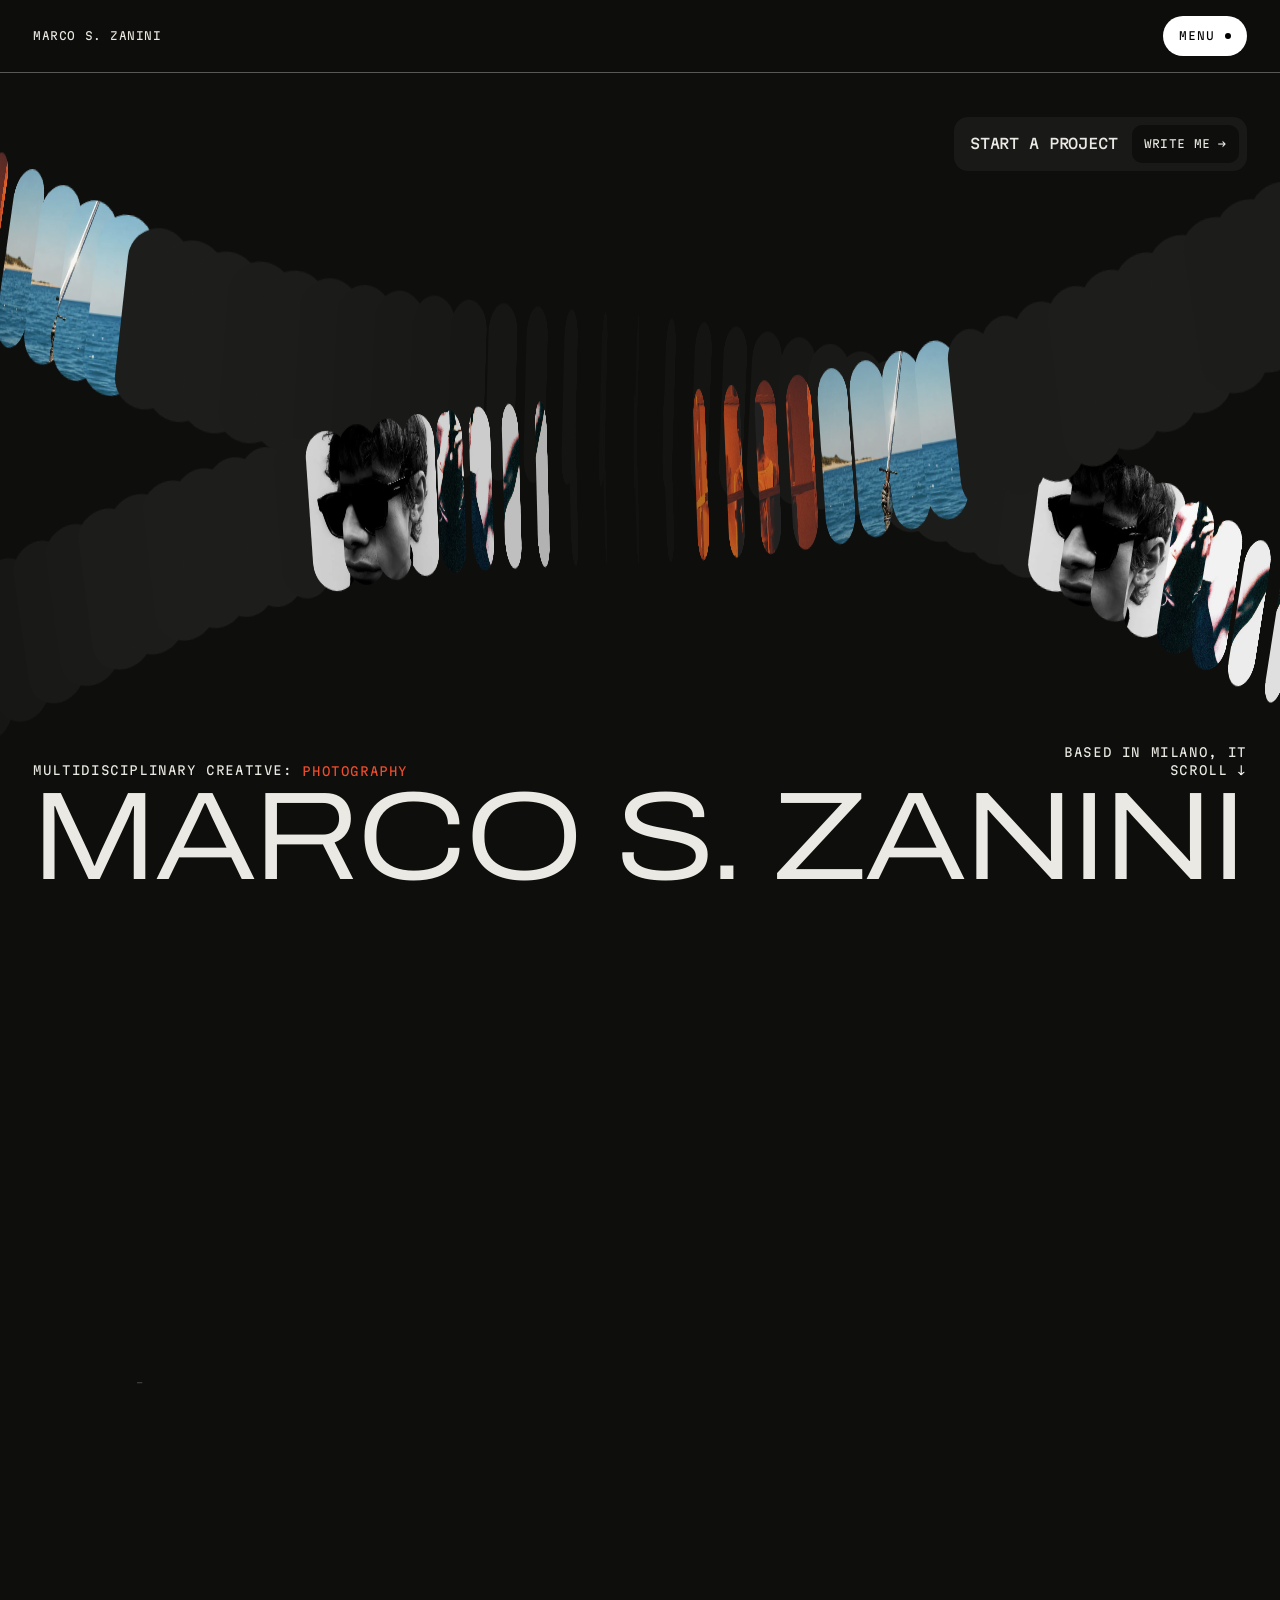
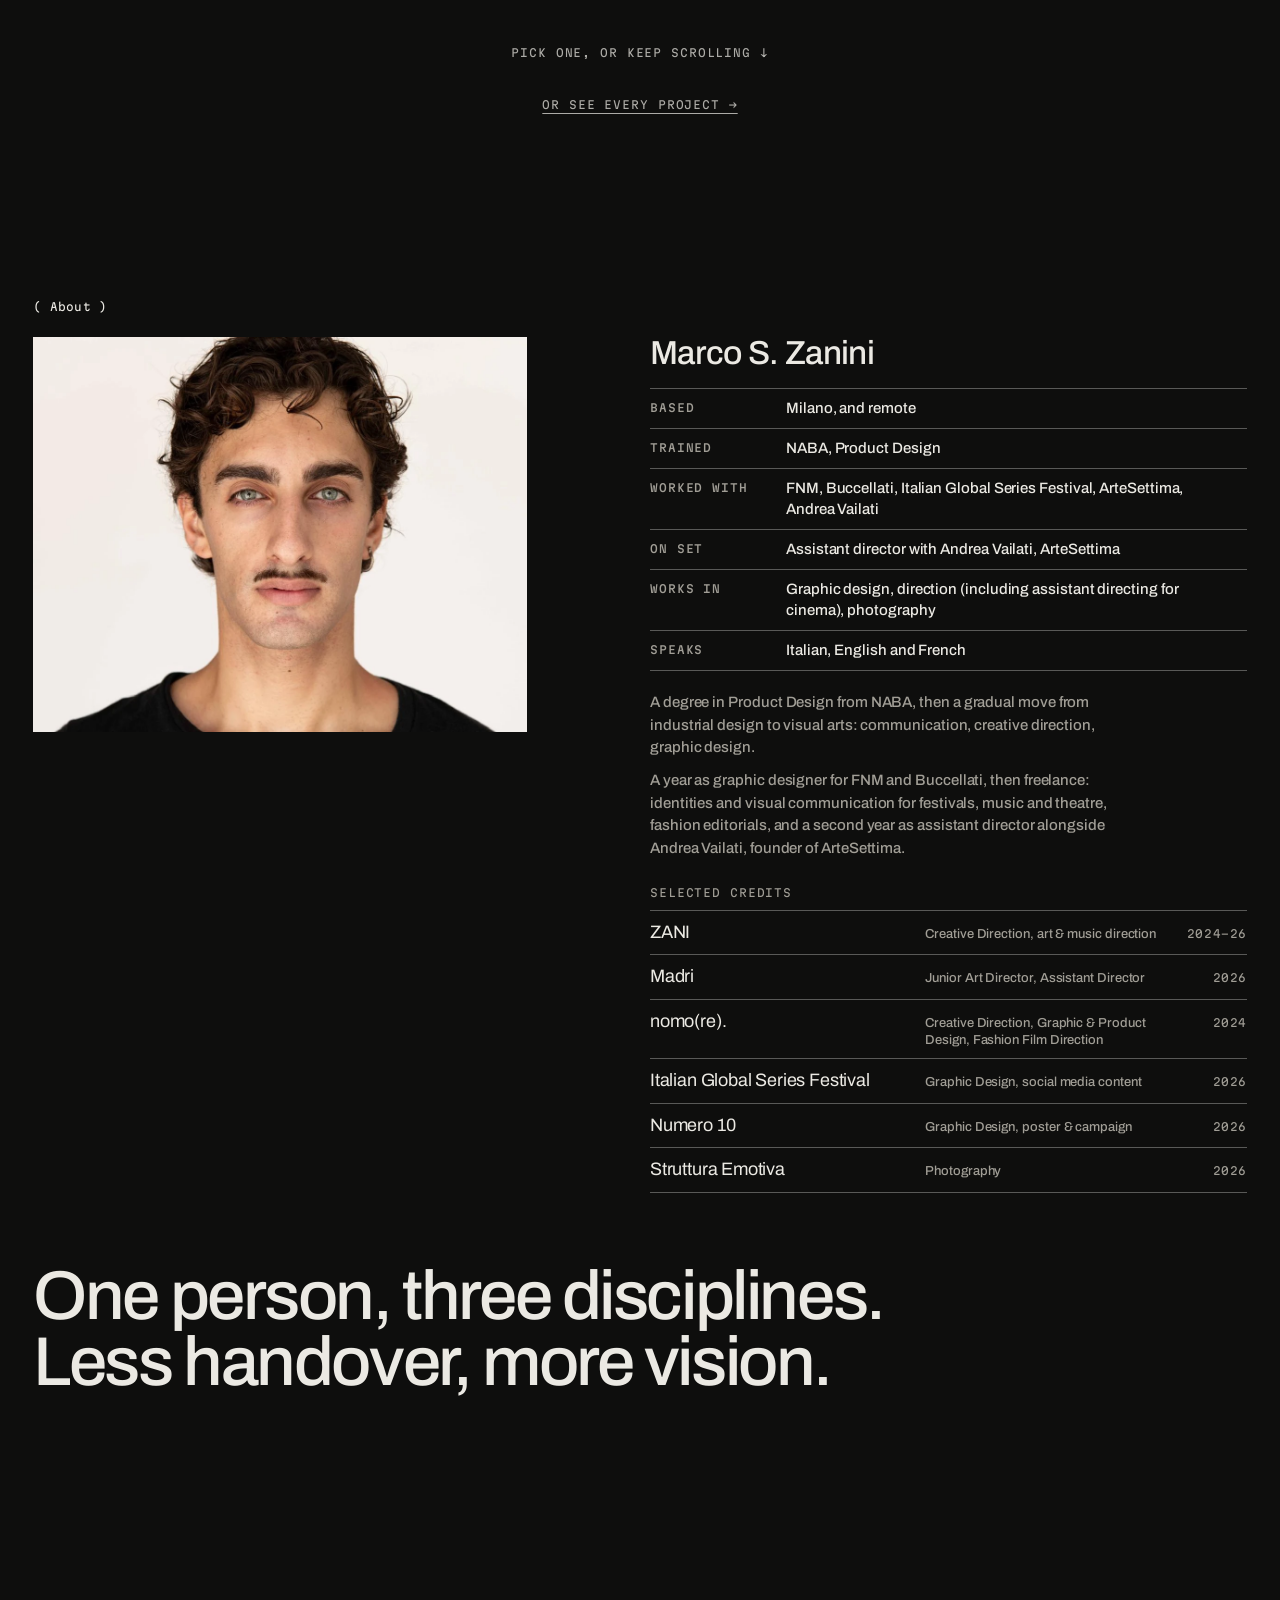
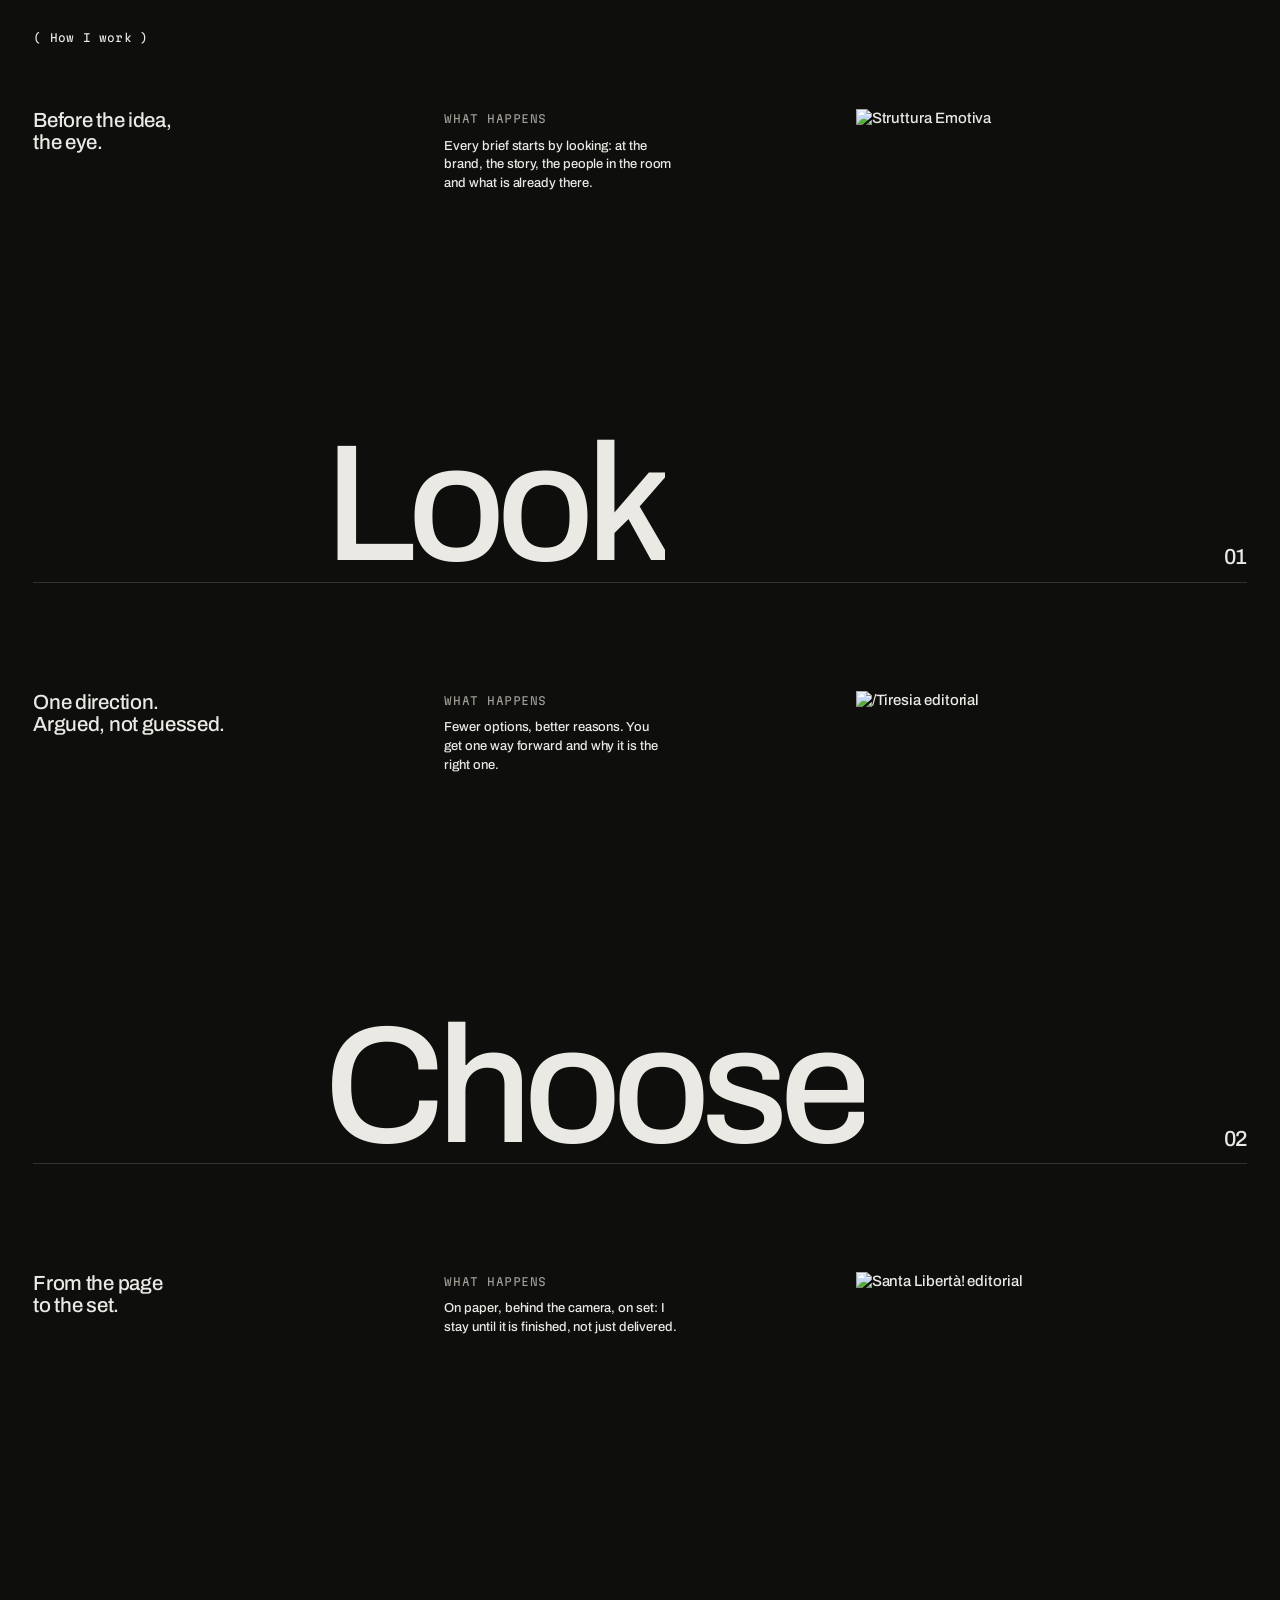
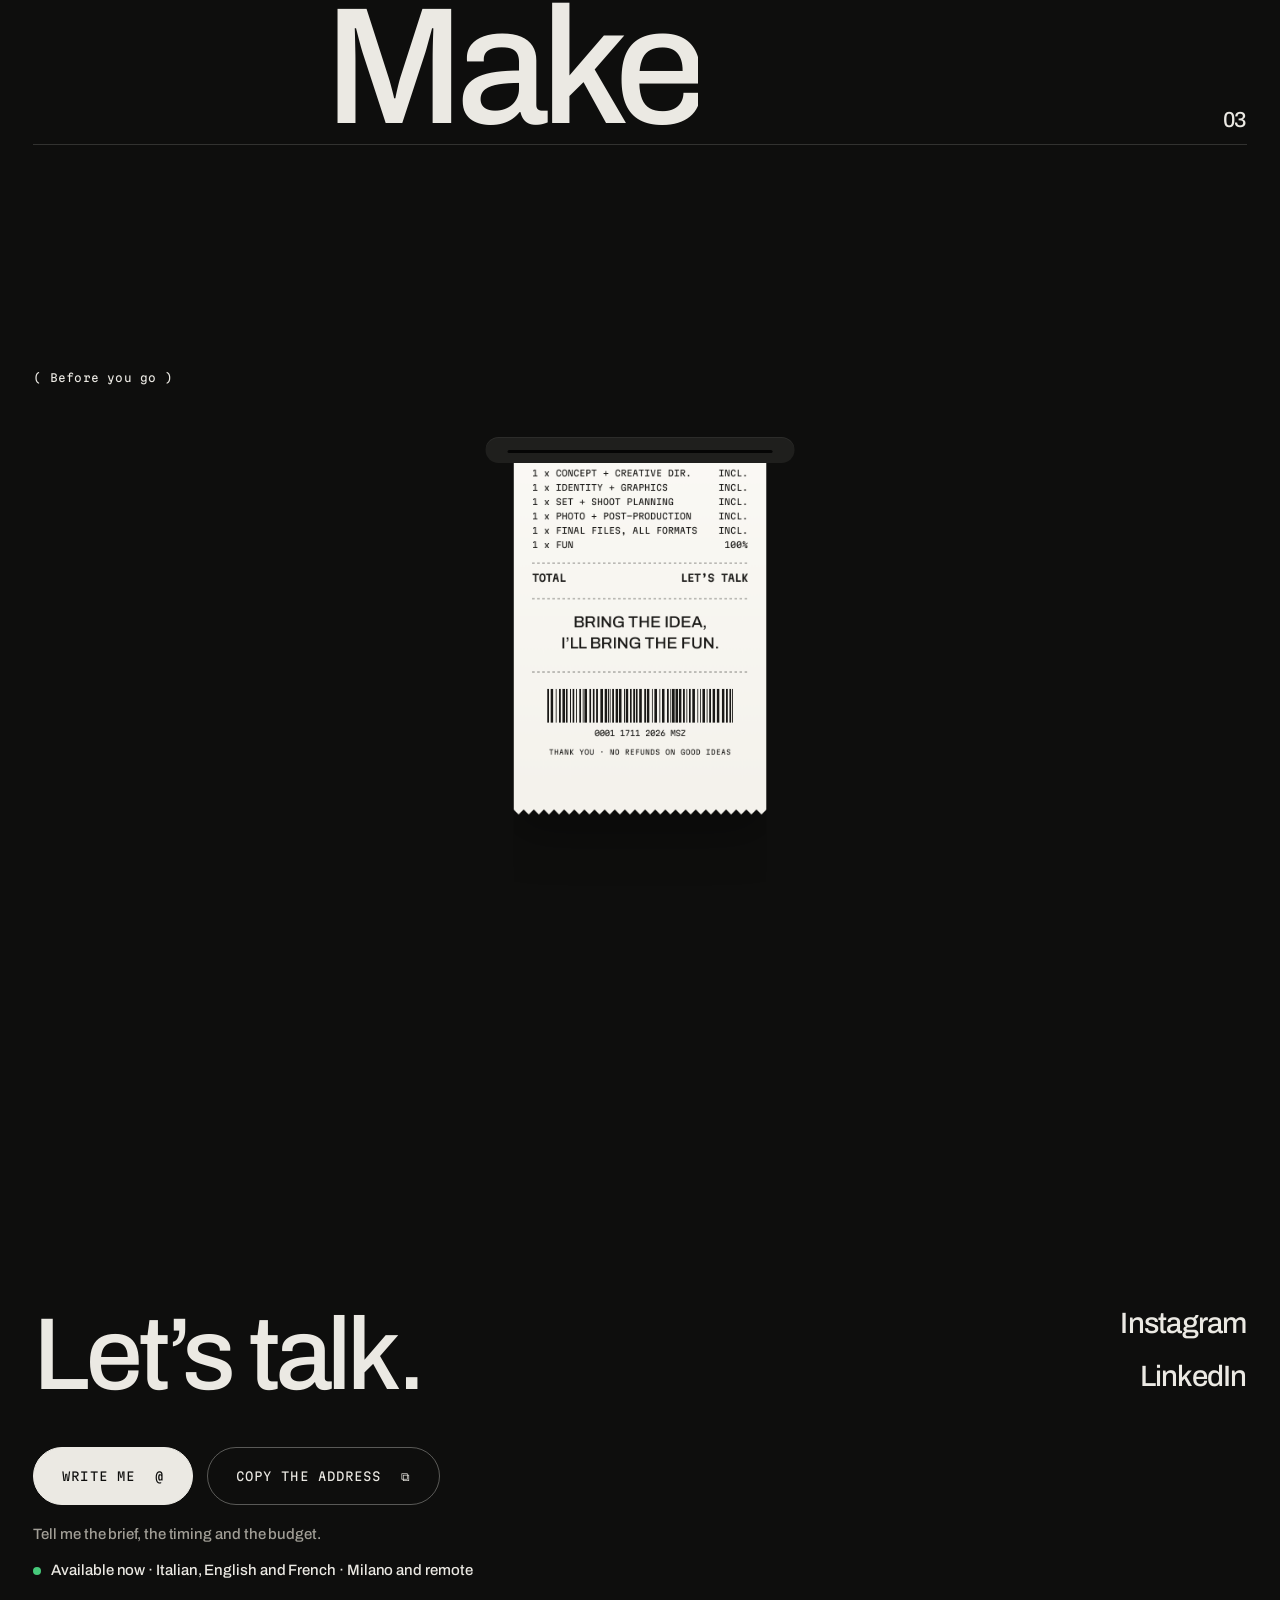
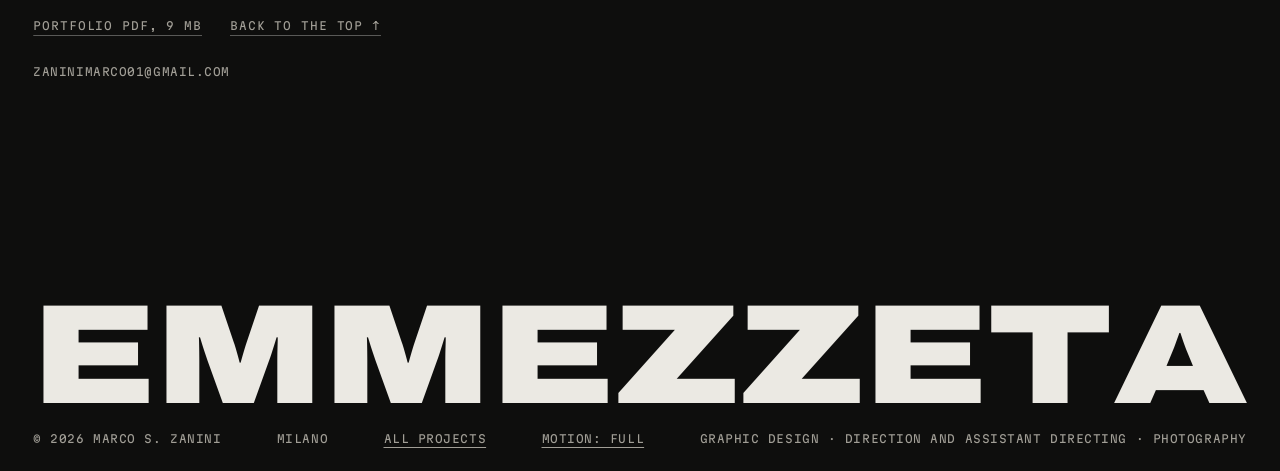
==== index.html @ 0c2e641f "Add files via upload" ====
<!DOCTYPE html>
<html lang="en" class="dark">
<head>
<meta charset="utf-8">
<meta name="viewport" content="width=device-width, initial-scale=1">
<title>Marco S. Zanini — Multidisciplinary creative, Milano</title>
<meta name="description" content="Marco S. Zanini, multidisciplinary creative in Milano: graphic design, direction, assistant directing on film sets and photography. Available now, Milano and remote.">
<meta property="og:type" content="website">
<meta property="og:title" content="Marco S. Zanini — Multidisciplinary creative, Milano">
<meta property="og:description" content="Graphic design, direction, assistant directing and photography. Available now, Milano and remote.">
<meta property="og:url" content="https://marcoszanini.github.io/">
<meta property="og:image" content="https://marcoszanini.github.io/img/og.jpg">
<meta property="og:image:width" content="1200"><meta property="og:image:height" content="630">
<meta name="twitter:card" content="summary_large_image">
<meta name="theme-color" content="#0e0e0d">
<link rel="icon" href="favicon.svg" type="image/svg+xml">
<script>
(function(){var H=document.documentElement;H.classList.add('js');
/* if anything breaks, the page shows itself without motion rather than staying blank */
window.__err=function(){H.classList.add('noanim')};
window.addEventListener('error',function(e){if(!e.target||e.target===window)H.classList.add('noanim')});
})();
</script>
<link rel="preconnect" href="https://fonts.googleapis.com">
<link href="https://fonts.googleapis.com/css2?family=Archivo:wdth,wght@62..125,100..900&family=Martian+Mono:wdth,wght@75..112.5,100..800&family=Caveat:wght@600..700&display=swap" rel="stylesheet">
<link rel="stylesheet" href="site.css?v=1">
</head>
<body>
<a class="skip mono" href="#hub">Skip to the work</a>
<header class="top mono">
 <a href="#land" data-jump="land">Marco S. Zanini</a>
 <nav><a href="#hub" data-jump="hub"><span data-scr>Disciplines</span></a><a href="#about" data-jump="about"><span data-scr>About</span></a><a href="#contact" data-jump="contact"><span data-scr>Contact</span></a><a href="#index" class="nav-idx" data-index><span data-scr>Index</span></a></nav>
 <span class="tr"></span>
</header>

<main id="top">
<section class="land" id="land" data-ch="land" aria-label="Marco S. Zanini, multidisciplinary creative">
 <div class="rib" id="rib" aria-hidden="true"></div>
 <aside class="lcta" aria-label="Start a project">
  <p class="lcta-h">Start a project</p>
  <p class="lcta-p">Identity, campaign, set or film: let’s talk about it.</p>
  <a class="lcta-b mono" href="#contact" data-jump="contact"><span data-scr>Write me</span><span aria-hidden="true">→</span></a>
 </aside>
 <div class="lkick mono"><span>Multidisciplinary creative: <span class="slot"><span class="slot-in" id="slot"><span>Graphic design</span><span>Direction</span><span>Photography</span><span aria-hidden="true">Graphic design</span></span></span></span><span class="kr">Based in Milano, IT<br>Scroll ↓</span></div>
 <h1 class="lwm" id="lwm" aria-label="Marco S. Zanini"><span class="lwi" id="lwi" aria-hidden="true"><span class="wl" data-chars>Marco S.</span> <span class="wl" data-chars>Zanini</span></span></h1>
</section>
<section class="hub" id="hub" data-ch="hub" aria-label="Disciplines">
 <div class="hub-c">
  <span class="par fo" style="--fd:0ms">( Disciplines )</span>
  <h2><span class="ln"><span>Three disciplines.</span></span><span class="ln" style="--i:1"><span>One way of seeing.</span></span></h2>
  <span class="mono mute fo" style="--fd:700ms">Pick one, or keep scrolling ↓</span>
  <a href="#index" class="mono hub-all fo" style="--fd:800ms" data-index>Or see every project →</a>
 </div>
</section>

<section class="chap ab cs" id="about" data-ch="about" aria-label="About">
 <div class="cs-in">
  <span class="par lr">( About )</span>
  <figure class="cs-ph lri" id="abPh"><img src="img/about_02.webp" alt="Marco S. Zanini, portrait"></figure>
  <div class="cs-sheet">
   <p class="cs-name lr">Marco S. Zanini</p>
   <dl class="cs-rows">
    <div class="lr" style="--dl:80ms"><dt>Based</dt><dd>Milano, and remote</dd></div>
    <div class="lr" style="--dl:140ms"><dt>Trained</dt><dd>NABA, Product Design</dd></div>
    <div class="lr" style="--dl:200ms"><dt>Worked with</dt><dd>FNM, Buccellati, Italian Global Series Festival, ArteSettima, Andrea Vailati</dd></div>
    <div class="lr" style="--dl:260ms"><dt>On set</dt><dd>Assistant director with Andrea Vailati, ArteSettima</dd></div>
    <div class="lr" style="--dl:320ms"><dt>Works in</dt><dd>Graphic design, direction (including assistant directing for cinema), photography</dd></div>
    <div class="lr" style="--dl:380ms"><dt>Speaks</dt><dd>Italian, English and French</dd></div>
   </dl>
   <div class="cs-bio">
    <p class="lr" style="--dl:440ms">A degree in Product Design from NABA, then a gradual move from industrial design to visual arts: communication, creative direction, graphic design.</p>
    <p class="lr" style="--dl:500ms">A year as graphic designer for FNM and Buccellati, then freelance: identities and visual communication for festivals, music and theatre, fashion editorials, and a second year as assistant director alongside Andrea Vailati, founder of ArteSettima.</p>
   </div>
   <p class="cs-h mono lr" style="--dl:560ms">Selected credits</p>
   <ol class="cs-credits" id="csCredits"></ol>
  </div>
  <h2 class="big ab-claim lrl"><span class="ln"><span>One person, three disciplines.</span></span><span class="ln" style="--i:1"><span>Less handover, more vision.</span></span></h2>
 </div>
 <img class="cs-pic" alt="" aria-hidden="true" src="[data-uri]">
</section>

<section class="chap wid" id="wid" aria-label="What I do" hidden>
 <span class="par lr">( What I do )</span>
 <div class="wid-grid" data-lrg>
   <article class="wcard" style="--k:0" data-cat="gd"><div class="ph lri"><img src="img/posters_00.webp" alt="Apollo poster for ZANI, 8 December 2024, Milano"></div><p class="mono lrt">01 Graphic design</p><p class="lrt" style="--j:1">Identities, campaigns and print that hold up at every size.</p></article>
   <article class="wcard" style="--k:1" data-cat="dr"><div class="ph lri"><img src="img/nomore_01.webp" alt="nomo(re) editorial"></div><p class="mono lrt">02 Direction</p><p class="lrt" style="--j:1">Music, editorials and fashion film, from the idea to the final cut.</p></article>
   <article class="wcard" style="--k:2" data-cat="ad"><div class="ph lri"><img src="img/unascena_00.webp" alt="Still from una scena"></div><p class="mono lrt">03 Assistant director</p><p class="lrt" style="--j:1">Assistant director on short films and documentaries: the plan that gets the shot.</p></article>
   <article class="wcard" style="--k:3" data-cat="ph"><div class="ph lri"><img src="img/livemusic_02.webp" alt="Live music photograph"></div><p class="mono lrt">04 Photography</p><p class="lrt" style="--j:1">Portraits, editorials and live music, shot and post-produced.</p></article>
  </div>
</section>

<section class="chap how" id="how" data-ch="how" aria-label="How I work">
 <span class="par">( How I work )</span>
 <div class="step">
  <div class="g12 r1"><p class="st" data-fade>Before the idea,<br>the eye.</p><div class="what" data-fade style="--i:1"><span class="mono mute">What happens</span><p>Every brief starts by looking: at the brand, the story, the people in the room and what is already there.</p></div><div class="ph rv" data-rv="1"><img src="img/struttura_01.webp" alt="Struttura Emotiva"></div></div>
  <div class="word"><b data-rev><span class="ln"><span>Look</span></span></b><span class="n">01</span></div>
 </div>
 <div class="step">
  <div class="g12 r1"><p class="st" data-fade>One direction.<br>Argued, not guessed.</p><div class="what" data-fade style="--i:1"><span class="mono mute">What happens</span><p>Fewer options, better reasons. You get one way forward and why it is the right one.</p></div><div class="ph rv" data-rv="2"><img src="img/tiresia_01.webp" alt="/Tiresia editorial"></div></div>
  <div class="word"><b data-rev><span class="ln"><span>Choose</span></span></b><span class="n">02</span></div>
 </div>
 <div class="step">
  <div class="g12 r1"><p class="st" data-fade>From the page<br>to the set.</p><div class="what" data-fade style="--i:1"><span class="mono mute">What happens</span><p>On paper, behind the camera, on set: I stay until it is finished, not just delivered.</p></div><div class="ph rv" data-rv="0"><img src="img/santaliberta_00.webp" alt="Santa Libertà! editorial"></div></div>
  <div class="word"><b data-rev><span class="ln"><span>Make</span></span></b><span class="n">03</span></div>
 </div>
</section>

<section class="chap bin" id="bin" data-ch="bin" aria-label="Before you go">
 <span class="par lr">( Before you go )</span>
 <div class="bn-stage">
  <div class="prn" aria-hidden="true"><span class="prn-slot"></span></div>
  <div class="rc-win">
   <div class="rc-slot" role="button" tabindex="0" aria-label="A receipt that reads: Bring the idea, I’ll bring the fun. Pull it down to tear it off, or press Enter."></div>
  </div>
  <p class="bn-hint mono" aria-live="polite"></p>
 </div>
</section>

<div id="ftSlot"></div>
</main>

<div class="veil" id="veil" aria-hidden="true"></div>
<div class="cat" id="cat" role="dialog" aria-modal="true" aria-labelledby="catTitle">
 <div class="cat-in">
  <div class="cat-head">
   <div>
    <span class="par fo" style="--fd:200ms">( Discipline )</span>
    <h2 class="cat-title" id="catTitle"><span id="catName"></span><sup class="fo" id="catCount" style="--fd:700ms"></sup></h2>
   </div>
   <p class="cat-side fo" style="--fd:600ms"><span class="mono" id="catSub"></span><span id="catSide"></span></p>
  </div>
  <div class="cat-bar fo" style="--fd:800ms">
   <nav class="cat-idx" id="catIdx" aria-label="Projects in this discipline"></nav>
   <button class="back" type="button" data-back>← Disciplines</button>
  </div>
  <div class="works" id="catWorks"></div>
 </div>
 <div id="catFoot"></div>
</div>
<div class="proj" id="proj" role="dialog" aria-modal="true" aria-labelledby="pjTitle">
 <div class="pj-in" id="pjIn">
  <header class="pj-head" id="pjHead">
   <div class="pj-r1"><h2 class="pj-title" id="pjTitle"></h2><span class="pj-no" id="pjNo" aria-hidden="true"></span></div>
   <div class="pj-r2">
    <div class="pj-left">
     <p class="pj-tags mono mute fo" id="pjTags" style="--fd:300ms"></p>
     <p class="pj-role fo" id="pjRole" style="--fd:340ms"></p>
     <p class="pj-sub fo" id="pjSub" style="--fd:380ms"></p>
     <p class="pj-lead fo" id="pjLead" style="--fd:520ms"></p>
     <dl class="pj-meta" id="pjMeta"></dl>
     <button class="back pj-back fo" type="button" data-pback style="--fd:1000ms">← Back</button>
    </div>
    <div class="pj-hero" id="pjHero"><img src="img/tiresia_00.webp" alt=""></div>
   </div>
  </header>
  <div id="pjBody"></div>
 </div>
 <div id="pjFoot"></div>
</div>
<div class="ctag mono" id="ctag" aria-hidden="true">Open <span>→</span></div>
<p class="ab-hint mono" aria-hidden="true">Wipe the glass</p>
<a class="mcta" data-mail href="#contact">Write me <span aria-hidden="true">@</span></a>
<div class="toast mono" id="toast" role="status"></div>
<canvas id="gl" aria-hidden="true"></canvas>

<script src="app.js?v=1"></script>
</body>
</html>
---- site.css ----
:root{--bg:#efeee9;--fg:#0f0f0e;--mute:#5d5b55;--line:rgba(15,15,14,.15);--line2:rgba(15,15,14,.32);--red:#d13a1c;--bg2:#e2e0da;--pad:clamp(16px,2.6vw,40px);--gap:20px;
--sans:"Archivo","Helvetica Neue",Helvetica,Arial,sans-serif;--mono:"Martian Mono",ui-monospace,Menlo,monospace;
--p4:cubic-bezier(.86,0,.07,1);--eo:cubic-bezier(.16,1,.3,1)}
*{box-sizing:border-box;margin:0;padding:0}
html{background:var(--bg)}
html.dark{--bg:#0e0e0d;--fg:#ebe9e3;--mute:#a19e96;--line:rgba(235,233,227,.16);--line2:rgba(235,233,227,.34);--red:#ef4d2c;--bg2:#1d1d1b}
body,.cat,.proj{transition:background-color .6s var(--eo),color .6s var(--eo)}
html.lock{overflow:hidden}
body{background:var(--bg);color:var(--fg);font-family:var(--sans);font-weight:500;font-size:15px;line-height:1.3;letter-spacing:-.005em;-webkit-font-smoothing:antialiased;overflow-x:hidden}
a{color:inherit;text-decoration:none}
button{font:inherit;color:inherit;background:none;border:0;cursor:pointer;text-align:inherit}
:focus-visible{outline:2px solid var(--red);outline-offset:3px}
.mono{font-family:var(--mono);font-size:11px;font-weight:400;letter-spacing:.05em;text-transform:uppercase;line-height:1.5}
.par{font-family:var(--mono);font-size:11px;font-weight:400;letter-spacing:.02em;line-height:1.5}
.mute{color:var(--mute)}

/* header */
.top{position:fixed;inset:0 0 auto;z-index:60;display:grid;grid-template-columns:1fr auto 1fr;align-items:center;gap:16px;padding:16px var(--pad);mix-blend-mode:difference;color:#fff}
.top nav{display:flex;gap:28px}
.top a:hover{opacity:.6}
.top .tr{justify-self:end;display:flex;gap:26px;align-items:center}
.tgl{font:inherit;letter-spacing:inherit;text-transform:inherit;color:inherit}
.tgl:hover{opacity:.6}

/* reveals — lines, letters, fades (timings from the reference: lines 1s, letters 1.2s / 30ms) */
.ln{display:block;overflow:hidden;padding-bottom:.12em;margin-bottom:-.12em}
.ln>span{display:block;transform:translateY(130%);transition:transform 1s var(--p4);transition-delay:calc(var(--d,0ms) + var(--i,0)*50ms)}
.in .ln>span,.ln.in>span{transform:none}
.lm{display:inline-block;overflow:hidden;vertical-align:top;padding-bottom:.14em;margin-bottom:-.14em}
.lc{display:inline-block;transform:translateY(135%);transition:transform 1.2s var(--p4);transition-delay:calc(var(--d,0ms) + var(--i,0)*30ms)}
.in .lc{transform:none}
.fo{opacity:0;transition:opacity 1s cubic-bezier(.33,1,.68,1);transition-delay:calc(var(--d,0ms) + var(--fd,500ms))}
.in .fo,.fo.in{opacity:1}
.rs .lc,.rs .fo,.rs .ln>span{transition:none!important}
[data-fade]{opacity:0;transform:translateY(16px);transition:opacity 1s cubic-bezier(.33,1,.68,1),transform 1.1s var(--eo);transition-delay:calc(var(--i,0)*90ms)}
[data-fade].in{opacity:1;transform:none}

/* hub */
.hub{position:relative;height:100svh;min-height:700px;overflow:hidden}
.card{position:absolute;left:0;top:0;border-radius:10px;overflow:hidden;z-index:45;background:var(--bg2);transform-origin:50% 50%;will-change:transform}
.card img{width:100%;height:100%;object-fit:cover;display:block;pointer-events:none}
.gl .card{background:transparent}
.gl .card img{opacity:0}
.gl .cat .ph img{opacity:0}
.dl{position:absolute;z-index:55;display:block}
.dl .sub,.dl .go{position:absolute;top:calc(100% + 8px);white-space:nowrap}
.dl.L .sub,.dl.L .go{right:0}
.dl.R .sub,.dl.R .go{left:0}
.dl .sub+.go{top:calc(100% + 28px)}
.dl.L{text-align:right;transform:translate(-100%,-50%)}
.dl.R{text-align:left;transform:translate(0,-50%)}
.dl.C{text-align:center;transform:translate(-50%,-50%)}
.dl.C .sub{left:50%;transform:translateX(-50%)}
.dl.C .go{left:50%;transform:translate(-50%,4px)}
.dl.C:hover .go,.dl.C:focus-visible .go{transform:translate(-50%,0)}
.dl .nm{display:block;font-size:clamp(22px,2.15vw,32px);line-height:1;letter-spacing:-.025em;white-space:nowrap;transition:color .25s}
.dl sup{font-family:var(--mono);font-size:11px;font-weight:400;color:var(--red);letter-spacing:0;vertical-align:top;margin-left:6px;display:inline-block}
.dl .sub{color:var(--mute)}
.dl .go{color:var(--red);opacity:0;transform:translateY(4px);transition:opacity .3s,transform .4s var(--eo)}
.dl:hover .nm,.dl:focus-visible .nm{color:var(--red)}
.dl:hover .go,.dl:focus-visible .go{opacity:1;transform:none}
.hub-c{position:absolute;left:50%;bottom:8.5vh;transform:translateX(-50%);width:min(620px,92vw);display:flex;flex-direction:column;align-items:center;gap:16px;text-align:center;z-index:55}
.hub-c h2{font-size:clamp(30px,3.3vw,50px);line-height:.98;letter-spacing:-.03em;font-weight:500}
.hub .dl,.hub .hub-c{transition:opacity .45s var(--eo)}
.hub.out .dl,.hub.out .hub-c{opacity:0;pointer-events:none}
.hub.out .card{pointer-events:none}
html.away-hub .hub .card{visibility:hidden}
html.gl-lost #gl{opacity:0}

/* sections */
.sec{padding:0 var(--pad)}
.g12{display:grid;grid-template-columns:repeat(12,minmax(0,1fr));column-gap:var(--gap)}
.big{font-size:clamp(40px,5.4vw,82px);line-height:.96;letter-spacing:-.035em;font-weight:500}
.ab-intro{padding-top:24vh;align-items:start}
.ab-intro .par{grid-column:1/4}
.ab-intro .txt{grid-column:7/12;font-size:clamp(16px,1.25vw,19px);line-height:1.4}
.ab-intro .txt p+p{margin-top:.9em}
.ab-claim{margin-top:18vh}
.ab-claim .big{grid-column:1/11}
.wid{margin-top:26vh}
.wid-grid{display:grid;grid-template-columns:repeat(4,minmax(0,1fr));gap:var(--gap);margin-top:30px}
.ph{position:relative;display:block;overflow:hidden}
.ph img{position:absolute;inset:0;width:100%;height:100%;object-fit:cover;display:block}
.rv img{clip-path:inset(100% 0 0 0);transform:scale(1.14);transition:clip-path 1.25s var(--p4),transform 1.8s var(--eo)}
.rv[data-rv="1"] img{clip-path:inset(0 100% 0 0)}
.rv[data-rv="2"] img{clip-path:inset(50% 50% 50% 50%)}
.rv[data-rv="3"] img{clip-path:inset(0 0 100% 0)}
.rv.in img{clip-path:inset(0 0 0 0);transform:none}
.wcard .ph{aspect-ratio:4/5}
.wcard .mono{margin-top:14px;color:var(--mute)}
.wcard p{margin-top:6px;font-size:14px;line-height:1.4;max-width:30ch}
.how{margin-top:28vh}
.step{margin-top:12vh}
.step .r1{align-items:start}
.step .st{grid-column:1/4;font-size:clamp(18px,1.6vw,24px);line-height:1.08;letter-spacing:-.015em}
.step .what{grid-column:5/8}
.step .what p{margin-top:8px;font-size:13px;line-height:1.45;max-width:34ch}
.step .ph{grid-column:9/13;aspect-ratio:4/3}
.step .word{display:flex;justify-content:space-between;align-items:flex-end;border-bottom:1px solid var(--line);margin-top:4vh;padding-bottom:10px}
.step .word b{font-weight:500;font-size:clamp(84px,13vw,200px);line-height:.8;letter-spacing:-.05em;margin-left:24%}
.step .word .n{font-size:clamp(18px,1.7vw,26px);letter-spacing:-.02em}
.sel{margin-top:28vh}

/* works: same size as the About cards (3 of 12 columns, 4:5), entering sideways from outside */
.works{display:grid;grid-template-columns:repeat(12,minmax(0,1fr));column-gap:var(--gap);row-gap:10vh;margin-top:7vh;align-items:start}
.sw .cap{display:flex;flex-direction:column;gap:4px;margin-bottom:12px;opacity:0;transform:translateY(10px);transition:opacity .9s cubic-bezier(.33,1,.68,1) .55s,transform 1s var(--eo) .55s}
.sw .cap .t{font-size:clamp(17px,1.4vw,21px);letter-spacing:-.015em}
.sw .ph{aspect-ratio:4/5;transform:translateX(calc(var(--dir,-1)*80vw));transition:transform 1.5s var(--p4)}
.sw .ph img{transform:scale(1.2);transition:transform 2.1s var(--eo) .35s}
.sw.in .ph,.sw.in .ph img{transform:none}
.sw.in .cap{opacity:1;transform:none}
.sw .ph:hover img{transform:scale(1.04);transition-delay:0s;transition-duration:.9s}
.close{margin:30vh 0 6vh}
.close .big{grid-column:1/12}
.ctag{position:fixed;left:0;top:0;z-index:58;pointer-events:none;height:34px;padding:0 14px;border-radius:999px;background:var(--fg);color:var(--bg);display:flex;align-items:center;gap:10px;opacity:0;transform:scale(.8);transition:opacity .2s,transform .35s var(--eo)}
.ctag.on{opacity:1;transform:scale(1)}

/* footer */
.ft{position:relative;padding:14vh var(--pad) 0;overflow:hidden}
.ft-top{align-items:end}
.ft-h{grid-column:1/9;font-size:clamp(46px,6.6vw,108px);line-height:.93;letter-spacing:-.04em;font-weight:500}
.ft-soc{grid-column:10/13;list-style:none;font-size:clamp(22px,2.3vw,36px);line-height:1.12;letter-spacing:-.025em}
.ft-soc a:hover{color:var(--red)}
.ft-pills{display:flex;flex-wrap:wrap;gap:14px;margin-top:44px}
.pill{display:inline-flex;align-items:center;gap:20px;height:58px;padding:0 28px;border:1px solid var(--line2);border-radius:999px;font-family:var(--mono);font-size:12px;font-weight:400;letter-spacing:.09em;text-transform:uppercase;transition:background-color .25s,color .25s,border-color .25s}
.pill:hover{background:var(--fg);color:var(--bg);border-color:var(--fg)}
.pill .ar{display:inline-block;transition:transform .45s var(--eo)}
.pill:hover .ar{transform:translateX(5px)}
.ft-mail{margin-top:16px}
.ft-word{margin-top:9vh;display:flex;justify-content:space-between;font-weight:900;font-stretch:125%;line-height:.76;letter-spacing:-.01em;white-space:nowrap;user-select:none;overflow:hidden;padding-top:.04em}
.ft-word.up{overflow:visible}
.ft-word .L{display:inline-block;transform-origin:50% 58%;will-change:transform;transform:translateY(115%)}
.ft-word.shown .L{transform:none}
.ft-meta{display:flex;justify-content:space-between;gap:16px;padding:20px 0 24px}

/* discipline page */
.cat{position:fixed;inset:0;z-index:40;background:var(--bg);overflow-y:auto;overflow-x:hidden;overscroll-behavior:contain;visibility:hidden;opacity:0;transform-origin:50% 45%}
.cat.open{visibility:visible}
.cat-in{padding:0 var(--pad)}
.cat-head{padding-top:96px;display:flex;justify-content:space-between;align-items:flex-start;gap:24px}
.cat-head .par{display:block;margin-bottom:18px}
.cat-title{font-size:clamp(56px,10.4vw,150px);line-height:.84;letter-spacing:-.05em;font-weight:500;white-space:nowrap}
.cat-title sup{font-family:var(--mono);font-size:14px;font-weight:400;color:var(--red);letter-spacing:0;vertical-align:top;margin-left:12px;display:inline-block;margin-top:.3em}
.cat-side{max-width:320px;font-size:15px;line-height:1.4;padding-top:44px}
.cat-side .mono{display:block;margin-bottom:8px;color:var(--mute)}
.cat-bar{display:flex;justify-content:space-between;align-items:center;gap:24px;margin-top:52px;padding-top:18px;border-top:1px solid var(--line)}
.cat-idx{display:flex;flex-wrap:wrap;gap:6px 26px}
.cat-idx button{display:inline-flex;gap:10px;align-items:baseline;font-size:17px;letter-spacing:-.01em;transition:color .2s}
.cat-idx button .mono{color:var(--mute)}
.cat-idx button:hover{color:var(--red)}
.back{display:inline-flex;align-items:center;gap:12px;height:44px;padding:0 20px;border-radius:999px;background:var(--fg);color:var(--bg);font-family:var(--mono);font-size:11px;font-weight:400;letter-spacing:.07em;text-transform:uppercase;white-space:nowrap}
.back:hover{background:#b42f16;color:#fff}
.cat .works{margin-top:12vh}
.cat .ft{margin-top:18vh}

/* project page */
.proj{position:fixed;inset:0;z-index:45;background:var(--bg);overflow-y:auto;overflow-x:hidden;overscroll-behavior:contain;visibility:hidden}
.proj.open{visibility:visible}
.pj-in{padding:0 var(--pad);transition:opacity .45s var(--eo)}
.pj-in.swap{opacity:0}
.pj-head{padding-top:86px}
.pj-r1{display:flex;justify-content:space-between;align-items:flex-start;gap:32px}
.pj-title{font-size:clamp(52px,8.6vw,138px);line-height:.86;letter-spacing:-.05em;font-weight:500;max-width:11ch}
.pj-no{font-size:clamp(52px,8.6vw,138px);line-height:.86;letter-spacing:-.05em;font-weight:500;white-space:nowrap}
.w{display:inline-block;white-space:nowrap}
.pj-r2{display:grid;grid-template-columns:repeat(12,minmax(0,1fr));column-gap:var(--gap);margin-top:40px;align-items:start}
.pj-left{grid-column:1/6}
.pj-tags{display:flex;flex-wrap:wrap;gap:6px 18px}
.pj-sub{margin-top:14px;font-size:clamp(17px,1.4vw,21px);letter-spacing:-.015em;color:var(--mute)}
.pj-lead{margin-top:26px;font-size:clamp(18px,1.5vw,22px);line-height:1.32;letter-spacing:-.015em;max-width:34ch}
.pj-meta{margin-top:32px;border-top:1px solid var(--line)}
.pj-meta div{display:grid;grid-template-columns:110px minmax(0,1fr);gap:16px;align-items:baseline;padding:11px 0;border-bottom:1px solid var(--line)}
.pj-meta dt{color:var(--mute)}
.pj-meta dd{font-size:15px;line-height:1.35}
.pj-back{margin-top:30px}
.pj-hero{grid-column:7/13;justify-self:end;position:relative;overflow:hidden}
.pj-hero img{display:block;width:100%;height:100%;object-fit:cover;opacity:0;transform:scale(1.025);transition:transform 1.2s var(--eo)}
.pj-hero.landed img,.nogl .pj-hero img{opacity:1;transform:none}
.pj-txt{display:grid;grid-template-columns:repeat(12,minmax(0,1fr));column-gap:var(--gap);margin-top:22vh;align-items:start}
.pj-txt .par{grid-column:1/4}
.pj-txt .tx{grid-column:7/12}
.pj-txt p{font-size:clamp(15px,1.15vw,17px);line-height:1.55}
.pj-txt p+p{margin-top:1em}
.pj-rows{display:flex;flex-direction:column;gap:5vh;margin-top:16vh}
.r{display:flex;gap:var(--gap);align-items:flex-start}
.r.solo{justify-content:center}
.r.solo.left{justify-content:flex-start}
.r.solo.right{justify-content:flex-end}
.r figure{position:relative;overflow:hidden;min-width:0}
.r figure img,.r figure video{position:absolute;inset:0;width:100%;height:100%;object-fit:cover;display:block}
.r figure.rv img,.r figure.rv video{clip-path:inset(100% 0 0 0);transform:scale(1.12);transition:clip-path 1.3s var(--p4),transform 1.9s var(--eo);transition-delay:calc(var(--i,0)*110ms)}
.r figure.rv.in img,.r figure.rv.in video{clip-path:inset(0 0 0 0);transform:none}
.r figure.ctl video{position:static;height:auto}
.rl{display:flex;align-items:center;gap:16px;margin-top:6vh;color:var(--mute)}
.rl::after{content:"";flex:1;height:1px;background:var(--line)}
.pj-q{font-size:clamp(34px,4.4vw,68px);line-height:1.02;letter-spacing:-.035em;font-weight:500;text-align:center;max-width:18ch;margin:12vh auto}
.ch{margin-top:24vh}
.ch-h{display:grid;grid-template-columns:repeat(12,minmax(0,1fr));column-gap:var(--gap);align-items:end;padding-bottom:16px;border-bottom:1px solid var(--line)}
.ch-h .par{grid-column:1/3}
.ch-h h3{grid-column:3/10;font-size:clamp(34px,4.2vw,66px);line-height:.95;letter-spacing:-.04em;font-weight:500}
.ch-h .mono{grid-column:10/13;justify-self:end;color:var(--mute);text-align:right}
.ch-t{display:grid;grid-template-columns:repeat(12,minmax(0,1fr));column-gap:var(--gap);margin-top:36px}
.ch-t div{grid-column:7/12}
.ch-t p{font-size:clamp(15px,1.15vw,17px);line-height:1.55}
.ch .pj-rows{margin-top:8vh}
.cr{display:grid;grid-template-columns:repeat(12,minmax(0,1fr));column-gap:var(--gap);margin-top:14vh}
.cr .par{grid-column:1/4}
.cr dl{grid-column:7/13;border-top:1px solid var(--line)}
.cr dl div{display:flex;justify-content:space-between;gap:24px;padding:10px 0;border-bottom:1px solid var(--line)}
.cr dt{color:var(--mute)}
.cr dd{font-size:15px;text-align:right}
.car-w{position:relative}
.car{display:flex;gap:var(--gap);overflow-x:auto;scrollbar-width:none;cursor:grab;padding-bottom:4px}
.car::-webkit-scrollbar{display:none}
.car.drag{cursor:grabbing}
.car figure{flex:0 0 auto;height:72vh;position:relative;overflow:hidden}
.car img{height:100%;width:auto;display:block;pointer-events:none}
.car-hint{margin-top:12px;color:var(--mute)}
.pj-next{display:grid;grid-template-columns:repeat(12,minmax(0,1fr));column-gap:var(--gap);align-items:end;margin-top:26vh;padding-top:20px;border-top:1px solid var(--line)}
.pj-next .par{grid-column:1/4;align-self:start}
.pj-next b{grid-column:4/10;font-weight:500;font-size:clamp(40px,5.6vw,92px);line-height:.9;letter-spacing:-.045em;transition:color .25s}
.pj-next .th{grid-column:11/13;aspect-ratio:4/5;overflow:hidden;position:relative}
.pj-next .th img{position:absolute;inset:0;width:100%;height:100%;object-fit:cover;transition:transform 1s var(--eo)}
.pj-next:hover b{color:var(--red)}
.pj-next:hover .th img{transform:scale(1.06)}
.proj .ft{margin-top:20vh}
@media (max-width:900px){.pj-left,.pj-hero,.pj-txt .par,.pj-txt .tx,.ch-t div,.cr .par,.cr dl{grid-column:1/-1}.pj-hero{margin-top:28px;justify-self:start}.r{flex-direction:column}.r figure{width:100%!important;flex:none!important}.ch-h h3{grid-column:1/-1}.ch-h .mono{grid-column:1/-1;justify-self:start}}
html.noanim .ln>span,html.noanim .lc,html.noanim .fo,html.noanim [data-fade],html.noanim .rv img,html.noanim .sw .ph,html.noanim .sw .ph img,html.noanim .sw .cap,html.noanim .ft-word .L,html.noanim .card img,html.noanim .cat .ph img,html.noanim .pj-hero img,html.noanim .r figure img{transition:none!important;transform:none!important;opacity:1!important;clip-path:none!important}
html.noanim #gl{display:none}
#gl{position:fixed;inset:0;width:100%;height:100%;z-index:50;pointer-events:none}
.toast{position:fixed;left:50%;bottom:24px;z-index:70;transform:translate(-50%,20px);opacity:0;background:var(--fg);color:var(--bg);padding:12px 18px;border-radius:999px;transition:.35s var(--eo)}
.toast.on{opacity:1;transform:translate(-50%,0)}

@media (max-width:900px){
 .ab-intro .par,.ab-intro .txt,.ab-claim .big,.step .st,.step .what,.step .ph,.ft-h,.ft-soc,.close .big{grid-column:1/-1}
 .ab-intro .txt,.step .what,.step .ph,.ft-soc{margin-top:20px}
 .wid-grid{grid-template-columns:repeat(2,minmax(0,1fr))}
 .works .sw{grid-column:auto/span 6!important;margin-top:0!important}
 .cat-head,.cat-bar{flex-direction:column;align-items:flex-start}
 .cat-side{padding-top:0}
}
@media (prefers-reduced-motion:reduce){
 .ln>span,.lc,.fo,[data-fade],.rv img,.sw .ph,.sw .ph img,.sw .cap,.ft-word .L{transition:none!important;transform:none!important;opacity:1!important;clip-path:none!important}
}
/* scrolling from the fan to About: the hub texts leave upwards, faster than they arrived */
.hub.away .lc{transform:translateY(-125%);transition-duration:.75s;transition-delay:calc(var(--i,0)*14ms)}
.hub.away .ln>span{transform:translateY(-130%);transition-duration:.75s;transition-delay:calc(var(--i,0)*40ms)}
.hub.away .fo{opacity:0;transition-duration:.35s;transition-delay:0s}
.hub.away .dl{pointer-events:none}

/* ---------- landing: the live site's ribbon and name ---------- */
.land{position:relative;height:100svh;min-height:620px;overflow:hidden;display:flex;flex-direction:column;justify-content:flex-end;padding:0 var(--pad) clamp(6px,1vw,16px)}
.rib{position:fixed;inset:0;z-index:2;pointer-events:none;perspective:1400px;perspective-origin:50% 38%}
.rib.off{visibility:hidden}
.rsl{position:absolute;left:0;top:0;border-radius:999px;background-color:var(--bg2);background-repeat:no-repeat;will-change:transform;transform:scale(0);backface-visibility:visible}
.lcta{position:absolute;z-index:4;right:var(--pad);top:clamp(78px,13vh,130px);width:clamp(280px,23vw,350px);display:flex;flex-direction:column;gap:9px;padding:16px;border-radius:18px;background:color-mix(in srgb,var(--bg2) 82%,transparent);-webkit-backdrop-filter:blur(16px);backdrop-filter:blur(16px);opacity:0;transform:translateX(30px);transition:opacity .8s var(--eo) .9s,transform .8s var(--eo) .9s}
.land.go .lcta{opacity:1;transform:none}
.lcta-h{font-family:var(--mono);font-stretch:108%;font-weight:500;font-size:14px;line-height:1.15;text-transform:uppercase;letter-spacing:-.01em}
.lcta-p{font-size:12.5px;line-height:1.38;color:var(--mute)}
.lcta-b{margin-top:5px;border-radius:10px;display:flex;justify-content:space-between;align-items:center;gap:8px;padding:11px 12px 10px;background:var(--bg);font-size:11px;letter-spacing:.03em;transition:background-color .2s,color .2s}
.lcta-b:hover{background:var(--fg);color:var(--bg)}
.lkick{position:relative;z-index:3;display:flex;justify-content:space-between;align-items:flex-end;gap:16px;margin-bottom:clamp(2px,.6vw,10px);font-size:clamp(11px,.95vw,14px);opacity:0;transition:opacity .9s var(--eo) .6s}
.land.go .lkick{opacity:1}
.lkick .kr{text-align:right}
.slot{display:inline-block;height:1.5em;overflow:hidden;vertical-align:bottom}
.slot-in{display:flex;flex-direction:column;transition:transform .8s var(--eo)}
.slot-in>span{height:1.5em;color:var(--red);white-space:nowrap}
.lwm{position:relative;z-index:3;font-stretch:120%;font-weight:330;line-height:.8;letter-spacing:-.045em;text-transform:uppercase;white-space:nowrap;margin-left:-.03em;font-size:12vw}
.lwi{display:inline-block}
.lwm .wl{display:inline-block;overflow:hidden;padding:.22em .12em .2em;margin:-.22em -.12em -.2em;vertical-align:bottom}
.lwm .wc{display:inline-block;transform:translateY(106%);transition:transform .9s var(--eo);transition-delay:calc(.1s + var(--i,0)*42ms)}
.land.go .lwm .wc{transform:none}

/* menu: covers the page while the cards close into the ring */
.veil{position:fixed;inset:0;z-index:47;background:var(--bg);opacity:0;visibility:hidden;pointer-events:none}
.veil.on{visibility:visible;pointer-events:auto}
html.rsall *{transition:none!important}

/* About: texts and What I do arrive from left to right, texts first, then images */
.lr{clip-path:inset(-20% 100% -20% 0);transform:translateX(-28px);transition:clip-path 1.1s var(--p4),transform 1.3s var(--eo);transition-delay:var(--dl,0ms)}
.lr.in{clip-path:inset(-20% -2% -20% 0);transform:none}
.lrl .ln>span{transform:translateX(-.3em);clip-path:inset(-25% 100% -25% 0);transition:clip-path 1.15s var(--p4),transform 1.35s var(--eo);transition-delay:calc(var(--i,0)*130ms)}
.lrl.in .ln>span{transform:none;clip-path:inset(-25% -2% -25% 0)}
.wid-grid .lrt{clip-path:inset(-20% 100% -20% 0);transform:translateX(-22px);transition:clip-path 1s var(--p4),transform 1.2s var(--eo);transition-delay:calc(var(--k,0)*110ms + var(--j,0)*80ms)}
.wid-grid.in .lrt{clip-path:inset(-20% -2% -20% 0);transform:none}
.wid-grid .lri{clip-path:inset(0 100% 0 0);transition:clip-path 1.25s var(--p4);transition-delay:calc(560ms + var(--k,0)*130ms)}
.wid-grid .lri img{transform:translateX(-10%) scale(1.14);transition:transform 1.8s var(--eo);transition-delay:calc(560ms + var(--k,0)*130ms)}
.wid-grid.in .lri{clip-path:inset(0 0 0 0)}
.wid-grid.in .lri img{transform:none}
html.noanim .lr,html.noanim .lrl .ln>span,html.noanim .lrt,html.noanim .lri,html.noanim .lri img,html.noanim .lwm .wc,html.noanim .lcta,html.noanim .lkick{transition:none!important;transform:none!important;opacity:1!important;clip-path:none!important}
@media (prefers-reduced-motion:reduce){
 .lr,.lrl .ln>span,.lrt,.lri,.lri img,.lwm .wc,.lcta,.lkick{transition:none!important;transform:none!important;opacity:1!important;clip-path:none!important}
}
@media (max-width:760px){
 .lkick{flex-direction:column;align-items:flex-start;gap:6px}.lkick .kr{text-align:left}
 .lwm .wl{display:block}
 .lcta{display:none}
}
.rsl b{position:absolute;inset:0;border-radius:inherit;background:var(--fg);opacity:0;pointer-events:none}

/* ---------- chapters: each one is a screen ---------- */
.chap{position:relative;min-height:100svh;margin:0!important;padding:clamp(72px,11vh,118px) var(--pad) clamp(28px,5vh,60px);display:flex;flex-direction:column;justify-content:center}
.chap>.par{display:block;margin-bottom:clamp(14px,2.4vh,28px)}
/* About, behind the glass */
.ab-in{display:grid;grid-template-columns:repeat(12,minmax(0,1fr));column-gap:var(--gap);row-gap:clamp(12px,2.2vh,26px);align-items:start}
.ab-in>.par{grid-column:1/7;grid-row:1}
.ab-ph{grid-column:1/7;grid-row:2;margin:0;width:100%;aspect-ratio:1.45;max-height:44svh;overflow:hidden;background:var(--bg2)}
.ab-ph img{width:100%;height:100%;object-fit:cover;display:block}
html.glass .ab-ph{background:transparent}
html.glass .ab-ph img{opacity:0;transition:opacity .9s var(--eo)}
html.glass .ab.glass-in .ab-ph img{opacity:1}
.ab-in .txt{grid-column:7/12;grid-row:1/3;font-size:clamp(16px,1.25vw,19px);line-height:1.4}
.ab-in .txt p+p{margin-top:.9em}
.ab-claim{grid-column:1/11;grid-row:3;margin-top:clamp(6px,1.6vh,20px)}
#glass{position:fixed;inset:0;width:100%;height:100%;z-index:30;pointer-events:none;visibility:hidden}
/* What I do fits the screen */
.wid .wid-grid{margin-top:0}
.wid .wcard .ph{aspect-ratio:auto;height:min(48svh,calc((100vw - 2*var(--pad) - 3*var(--gap))/4*1.25))}
/* How I work: simple, three columns */
.how-g{display:grid;grid-template-columns:repeat(3,minmax(0,1fr));column-gap:var(--gap);align-items:start}
.hw-top{display:flex;align-items:flex-end;gap:12px;border-bottom:1px solid var(--line);padding-bottom:10px}
.hw-top b{font-weight:500;font-size:clamp(54px,6.4vw,104px);line-height:.8;letter-spacing:-.05em}
.hw-top b{order:-1}
.hw-top .n{margin-left:auto;font-size:11px;color:var(--mute)}
.hw .st{margin-top:16px;font-size:clamp(17px,1.4vw,22px);line-height:1.1;letter-spacing:-.015em}
.hw .hd{margin-top:10px;font-size:13px;line-height:1.45;max-width:36ch}
.hw .hd .mono{display:block;margin-bottom:4px}
.hw .ph{margin-top:18px;aspect-ratio:3/2;max-height:30svh;width:100%;overflow:hidden}
.hw .ph img{width:100%;height:100%;object-fit:cover;display:block}
.sel .works{margin-top:0}
@media (max-width:760px){
 .ab-in>*{grid-column:1/-1!important;grid-row:auto!important}
 .how-g{grid-template-columns:1fr;row-gap:28px}
}

/* ---------- before you go: the receipt and the bin ---------- */
.bin{touch-action:none}
.bn-stage{position:relative;flex:1;min-height:min(70svh,640px)}
.rc-slot{position:absolute;left:50%;top:44%;transform:translate(-50%,-50%);height:min(58svh,520px);aspect-ratio:300/560;outline-offset:6px}
.rc-slot:focus-visible{outline:2px solid var(--red)}
.rc-img{width:100%;height:100%;display:block;transition:transform .7s var(--eo),opacity .7s}
.rc-slot.gone .rc-img{transform:scale(.2) rotate(30deg);opacity:0}
.bn-hint{position:absolute;left:var(--pad);bottom:0;white-space:nowrap;color:var(--mute);clip-path:inset(-20% 100% -20% 0);transition:clip-path .9s var(--p4)}
.bn-hint.in{clip-path:inset(-20% -2% -20% 0)}
/* the bin: dark glass, a pale rim; it shows up once there is something to throw away */
.bn{--bw:clamp(124px,10.5vw,164px);position:absolute;left:calc(50% - var(--bw)/2);bottom:2svh;width:var(--bw);aspect-ratio:170/210}
/* no transform or opacity on the bin box itself: its front must stay above the canvas that draws the ball */
.bn svg{position:absolute;inset:0;width:100%;height:100%;overflow:visible;opacity:0;transform:translateY(30px);transition:opacity .6s var(--eo),transform .8s var(--eo)}
.bin.bn-on .bn svg{opacity:1;transform:none}
.bn-back{z-index:20}
.bn-front{z-index:55}
.bn-tip{position:absolute;left:50%;bottom:calc(2svh + clamp(124px,10.5vw,164px)*210/170 + 14px);transform:translate(-50%,8px);padding:7px 13px 6px;border-radius:999px;background:#ebe9e3;color:#0e0e0d;font-size:13px;letter-spacing:-.01em;opacity:0;pointer-events:none;transition:opacity .25s,transform .35s var(--eo);z-index:56;white-space:nowrap}
.bin.bn-tip-on .bn-tip{opacity:1;transform:translate(-50%,0)}
@media (max-width:760px){
 .rc-slot{top:42%;height:min(50svh,420px)}
 .bn{--bw:112px}.bn-tip{bottom:calc(2svh + 112px*210/170 + 12px)}
}

/* ---------- selected work: the ribbon ---------- */
.sel{touch-action:pan-y;cursor:grab;user-select:none;-webkit-user-select:none}
.sw-stage{position:relative;flex:1;min-height:min(70svh,640px)}
.sw-caps{position:fixed;left:0;top:0;width:0;height:0;z-index:4;pointer-events:none}
.swc{position:absolute;left:0;top:0;display:flex;flex-direction:column;gap:3px;white-space:nowrap;transition:opacity .4s}
.swc .mono{color:var(--mute)}
.swc b{font-weight:500;font-size:clamp(15px,1.2vw,19px);letter-spacing:-.015em}
.sw-hint{color:var(--mute);margin-top:8px}
.sw-list{position:absolute;inset:auto 0 0 0;list-style:none;margin:0;padding:0;clip-path:inset(50%);height:1px;overflow:hidden}
.sw-list:focus-within{clip-path:none;height:auto;display:flex;flex-wrap:wrap;gap:8px 18px;background:var(--bg);padding:10px 0}
html:not(.gl) .sw-list{clip-path:none;height:auto;position:static;display:grid;gap:10px;font-size:20px}

/* ---------- catalogs: rack (Graphic design), sphere (Direction), dark helix (Photography) ---------- */
.cat.has-view .works{display:block;margin-top:0}
.cv{position:relative;width:100%;pointer-events:none}
.cv-st{position:sticky;top:0;height:100svh}
.cv-2d{position:fixed;inset:0;width:100vw;height:100vh;pointer-events:none}
.cv-hint{position:fixed;left:50%;bottom:26px;transform:translateX(-50%);color:var(--mute);white-space:nowrap;transition:opacity .4s}
.cv-modes{position:fixed;right:var(--pad);bottom:20px;display:flex;gap:6px;pointer-events:auto;transition:opacity .4s}
.cv-modes button{height:34px;padding:0 15px;border-radius:999px;border:1px solid var(--line2);font-family:var(--mono);font-size:11px;letter-spacing:.05em;text-transform:uppercase;color:var(--fg);transition:background-color .25s,color .25s,border-color .25s}
.cv-modes button:hover{border-color:var(--fg)}
.cv-modes button[aria-pressed="true"]{background:var(--fg);color:var(--bg);border-color:var(--fg)}
.cat.cv-end .cv-hint,.cat.cv-end .cv-modes{opacity:0;pointer-events:none}
.cat.has-view .cat-bar{position:relative;z-index:1}
/* Photography lives in the dark, whatever the theme */
.cat.cat-ph{--bg:#0d0d0c;--bg2:#1b1b19;--fg:#ebe9e3;--mute:#9d9a92;--line:rgba(235,233,227,.13);--line2:rgba(235,233,227,.26);background:var(--bg);color:var(--fg)}
@media (max-width:760px){.cv-hint{bottom:16px}.cv-modes{left:50%;right:auto;transform:translateX(-50%);bottom:44px}}

/* How I work: back to the long page, read while scrolling (the other chapters stay one screen each) */
.chap.how{display:block;min-height:0;justify-content:initial;padding-top:clamp(110px,18vh,190px);padding-bottom:clamp(70px,14vh,160px)}
.chap.how>.par{margin-bottom:0}
.step{margin-top:12vh}
.step:first-of-type{margin-top:7vh}
.step .r1{align-items:start}
.step .st{grid-column:1/4;font-size:clamp(18px,1.6vw,24px);line-height:1.08;letter-spacing:-.015em}
.step .what{grid-column:5/8}
.step .what p{margin-top:8px;font-size:13px;line-height:1.45;max-width:34ch}
.step .ph{grid-column:9/13;aspect-ratio:4/3;overflow:hidden}
.step .ph img{width:100%;height:100%;object-fit:cover;display:block}
.step .word{display:flex;justify-content:space-between;align-items:flex-end;border-bottom:1px solid var(--line);margin-top:4vh;padding-bottom:10px}
.step .word b{font-weight:500;font-size:clamp(84px,13vw,200px);line-height:.8;letter-spacing:-.05em;margin-left:24%}
.step .word .n{font-size:clamp(18px,1.7vw,26px);letter-spacing:-.02em}
@media (max-width:760px){.step .st,.step .what,.step .ph{grid-column:1/-1}.step .what,.step .ph{margin-top:20px}.step .word b{margin-left:0}}
/* catalogs keep their title compact on short screens, so the scene has room */
.cat.has-view .cat-head{padding-top:clamp(64px,11vh,96px)}
.cat.has-view .cat-title{font-size:clamp(46px,min(10.4vw,15vh),150px)}
.cat.has-view .cat-bar{margin-top:clamp(16px,5vh,52px)}
html{color-scheme:dark;overscroll-behavior:none}
::selection{background:var(--red);color:var(--bg)}

/* project pages: every picture enters, and the pictures keep their distance from the edges */
.pj-rows{width:min(1040px,72vw);margin-left:auto;margin-right:auto;gap:9vh}
@media (max-width:760px){.pj-rows{width:86vw;gap:6vh}}
.r{gap:clamp(14px,1.6vw,28px)}
.car figure{height:min(58vh,560px)}
.car figure.rv img{clip-path:inset(0 100% 0 0);transform:translateX(-8%) scale(1.08);transition:clip-path 1.25s var(--p4),transform 1.8s var(--eo);transition-delay:calc(min(var(--i,0),4)*110ms)}
.car figure.rv.in img{clip-path:inset(0 0 0 0);transform:none}
.pj-next .th img{transform:scale(1.12);clip-path:inset(0 0 100% 0);transition:clip-path 1.2s var(--p4),transform 1.8s var(--eo)}
.pj-next.in .th img,.pj-next[data-pr].in .th img{clip-path:inset(0 0 0 0);transform:none}
html.noanim .car figure.rv img,html.noanim .pj-next .th img{transition:none!important;transform:none!important;clip-path:none!important}
@media (prefers-reduced-motion:reduce){.car figure.rv img,.pj-next .th img{transition:none!important;transform:none!important;clip-path:none!important}}

/* b24: the cursor tag names the work */
.ctag b{font-weight:500;letter-spacing:.02em;text-transform:none;font-family:Archivo,sans-serif;font-size:13px}.ctag .ct-r{opacity:.6}
/* b24: the index row leads the scene; the hint sits under it, never under the pictures */
.cat-idx button.on{color:var(--red)}
.cat.has-view .cat-idx button{font-size:clamp(17px,1.5vw,22px)}
.cv-hint{top:calc(var(--cvt,140px) - 24px);bottom:auto;left:auto;right:clamp(20px,4vw,56px);transform:none}
@media (max-width:760px){.cv-hint{display:none}}
/* b24: About hint, above the glass */
.ab-hint{position:fixed;left:50%;bottom:28px;z-index:45;transform:translate(-50%,8px);color:var(--fg);opacity:0;pointer-events:none;transition:opacity .5s var(--eo),transform .5s var(--eo);font-size:11px;letter-spacing:.08em;text-transform:uppercase}
html.ab-hint-on .ab-hint{opacity:.8;transform:translate(-50%,0)}
@media (hover:none){.ab-hint{font-size:10px}}
/* b24: one primary action at the end of every path */
.pill.pri{background:var(--fg);color:var(--bg);border-color:var(--fg)}
.pill.pri:hover{background:var(--red);border-color:var(--red);color:var(--fg)}
.ft-pills{align-items:center}
.ft-brief{flex-basis:100%;margin-top:6px;color:var(--mute);font-size:15px}
.ft-totop{flex-basis:100%;margin-top:4px;color:var(--mute);font-size:11px;letter-spacing:.08em;text-transform:uppercase;text-decoration:underline;text-underline-offset:4px;justify-self:start;width:max-content;padding:12px 0}
.ft-totop:hover{color:var(--fg)}
.ft-soc a{display:inline-block;padding:10px 0}
/* b24: phone */
.mcta{display:none}
@media (max-width:760px){
 .top{grid-template-columns:auto 1fr;gap:12px;padding:12px 20px}
 .top>a{white-space:nowrap}
 .top nav{justify-self:end;gap:16px}
 .top nav a,.top>a{display:inline-flex;align-items:center;min-height:44px}
 .top .tr{display:none}
 .hub-c{top:76px;bottom:auto;left:20px;transform:none;align-items:flex-start;text-align:left;width:calc(100vw - 40px)}
 .dl.M{transform:translateY(0);text-align:left;min-height:44px}
 .dl.M .sub{position:static;display:block;margin-top:4px;font-size:10px}
 .dl.M .go{display:none}
 .dl.M .nm{font-size:28px}
 .cat-idx button{min-height:44px}
 .mcta{display:inline-flex;position:fixed;left:50%;bottom:calc(14px + env(safe-area-inset-bottom));z-index:62;transform:translate(-50%,0);height:48px;padding:0 22px;align-items:center;gap:14px;border-radius:999px;background:var(--fg);color:var(--bg);font-family:var(--mono);font-size:11px;letter-spacing:.09em;text-transform:uppercase;transition:opacity .35s var(--eo),transform .45s var(--eo)}
 html.mcta-off .mcta{opacity:0;transform:translate(-50%,24px);pointer-events:none}
}
@media (max-width:900px){.pj-hero{grid-row:1;margin-top:0;margin-bottom:28px;justify-self:stretch}}
/* b24: copy that never leaves one word alone; cards that say they open */
p,.pj-lead,.lrt,dd{text-wrap:pretty}
.wcard[data-cat]{cursor:pointer}
.wcard[data-cat] .ph{transition:transform .6s var(--eo)}
.wcard[data-cat]:hover .ph{transform:translateY(-6px)}
.wcard[data-cat]:hover .mono{color:var(--red)}
@media (max-width:760px){html:not(.past-land) .mcta{opacity:0;transform:translate(-50%,24px);pointer-events:none}}
/* b24.1: the contacts own the whole last screen; the About label stays above the glass */
#contact{min-height:100svh;box-sizing:border-box}
.toast{bottom:auto;top:calc(50% - 22px)}
#about .par{position:relative;z-index:31}
/* b25 */
html:not(.debug) #errbox{display:none!important}
.top nav a.cur{text-decoration:underline;text-decoration-thickness:1px;text-underline-offset:5px}
.dl .go{font-size:14px;letter-spacing:-.005em;max-width:min(300px,28vw);white-space:normal;color:var(--fg)}
.dl .go b{color:var(--red);font-weight:400}
.ft-h{font-size:clamp(56px,8vw,132px)}
#wid[hidden]{display:none!important}
/* b25: the envelope */
.bn{--bw:clamp(170px,14vw,220px);aspect-ratio:220/150}
.bn-tip{bottom:calc(2svh + clamp(170px,14vw,220px)*150/220 + 22px)}
.bn-flap-o{transform-origin:110px 0;transform-box:view-box;transition:transform .5s var(--eo),opacity .3s}
.bn-flap-c{transform-origin:110px 0;transform-box:view-box;transform:scaleY(0);transition:transform .55s var(--p4) .05s}
.bin.sealed .bn-flap-o{transform:scaleY(0);opacity:0}
.bin.sealed .bn-flap-c{transform:scaleY(1)}
@media (max-width:760px){.bn{--bw:150px}.bn-tip{bottom:calc(2svh + 150px*150/220 + 18px)}}
@media (max-width:760px){
 .top{gap:18px}
 .mcta{left:auto;right:16px;transform:none;height:44px;padding:0 18px}
 html.mcta-off .mcta{transform:translateY(24px)}
 html:not(.past-land) .mcta{opacity:1;pointer-events:auto;top:auto;bottom:auto;top:calc(56px + env(safe-area-inset-top));transform:none;background:transparent;color:var(--fg);border:1px solid var(--line2)}
}
/* b26: the two upper labels show their line above, away from the cards */
.dl .go{width:max-content;max-width:min(280px,26vw)}
.dl[data-k="dr"] .go,.dl[data-k="ad"] .go,.dl[data-k="ad"] .sub+.go{top:auto;bottom:calc(100% + 10px)}
/* b26: the receipt folds like a letter and goes in an envelope */
.rc-slot{z-index:30;perspective:1600px}
.rc-l{position:absolute;inset:0;transform-style:preserve-3d;transition:transform 1s var(--eo),opacity .6s var(--eo);filter:drop-shadow(0 18px 30px rgba(0,0,0,.35))}
.bin.printing .rc-l{transform:translateY(-110%);opacity:0;transition:none}
.bin.dragging .rc-l{transition:none}
.rc-l.sliding{transition:transform .5s var(--eo)}
.rc-p{position:absolute;left:0;width:100%;height:33.34%;transform-style:preserve-3d;transition:transform .75s var(--p4)}
.rc-p::before,.rc-p i{content:'';position:absolute;inset:0;backface-visibility:hidden}
.rc-p::before{background:var(--img) no-repeat;background-size:100% 300%}
.rc-p i{background:#e9e6de;transform:rotateX(180deg);box-shadow:inset 0 0 0 1px rgba(0,0,0,.05)}
.p0{top:0;transform-origin:50% 100%}.p0::before{background-position:0 0}
.p1{top:33.33%}.p1::before{background-position:0 50%}
.p2{top:66.66%;transform-origin:50% 0}.p2::before{background-position:0 100%}
.bin.folded .p2{transform:rotateX(179deg)}
.bin.folded .p0{transform:rotateX(-178deg);transition-delay:.3s}
.bin .rc-l.inside{position:absolute;inset:auto;z-index:30;transition:none;filter:none}
.bn{aspect-ratio:220/150;transition:transform .8s var(--p4)}
.bin.rise .bn{transform:translate(var(--rx,0),var(--ry,0)) scale(1.08)}
.bin.rise .bn-hint{opacity:.0}
.bn-tip{bottom:calc(2svh + var(--bw,200px)*150/220 + 22px)}
@media (max-width:760px){.bn{--bw:150px}}
.bn{--bw:var(--ebw,clamp(170px,14vw,220px))}
.bn-tip{bottom:calc(2svh + var(--ebw,200px)*150/220 + 22px)}
@media (max-width:760px){.bn{--bw:var(--ebw,150px)}}
.p0 i{display:flex;flex-direction:column;align-items:center;justify-content:center;gap:8px;color:#1a1917;font-family:var(--mono);text-transform:uppercase}
.p0 i b{font-weight:600;font-size:15px;letter-spacing:.04em}
.p0 i span{font-size:9px;letter-spacing:.08em;opacity:.7}
/* b26: About — the glass is a window over the portrait, the words sit clear beside it */
.ab-in>.par{grid-column:1/8}
.ab-ph{grid-column:1/8;max-height:50svh;aspect-ratio:1.45}
.ab-in .txt{grid-column:8/13;grid-row:2/3;align-self:end}
.ab-hint{bottom:auto;transform:translate(-50%,6px)}
html.ab-hint-on .ab-hint{transform:translate(-50%,0)}
/* b28 */
html.cold #gl,html.cold main,html.cold #cat,html.cold #proj{opacity:0!important;transition:none}
html:not(.cold) #gl{transition:opacity .6s var(--eo)}
.bn-hint{left:50%;transform:translateX(-50%);text-align:center}
/* a discipline keeps its name on screen while the fan scrolls */
.cat-mini{position:fixed;left:var(--pad);top:52px;z-index:61;display:flex;gap:10px;align-items:baseline;font-family:var(--mono);font-size:11px;letter-spacing:.08em;text-transform:uppercase;color:var(--fg);opacity:0;transform:translateY(-6px);transition:opacity .4s var(--eo),transform .4s var(--eo);pointer-events:none}
.cat-mini span{color:var(--red)}
.cat.mini-on .cat-mini{opacity:1;transform:none}
/* projects: the header gets a dark band so it reads over light pictures */
html.proj-open .top{mix-blend-mode:normal;background:linear-gradient(rgba(14,14,13,.85),rgba(14,14,13,0))}
@media (max-width:760px){
 .top{padding-right:22px}
 .top nav a{min-width:44px;justify-content:center}
 #proj .pj-in,#cat .cat-in,main{padding-bottom:84px}
 html.bin-on .mcta{opacity:0;transform:translateY(24px);pointer-events:none}
 .ft-meta{display:grid;grid-template-columns:1fr;gap:6px}
}
.sel:focus-within .sw-caps{opacity:0}
/* b29: one voice for every hint — same size, same tone, next to its object */
.cv-hint,.ab-hint,.bn-hint,.hub-c>.mono.mute{font-family:var(--mono);font-size:11px;letter-spacing:.08em;text-transform:uppercase;color:var(--fg);opacity:.72}
html.ab-hint-on .ab-hint{opacity:.85}
.bin.rise .bn-hint{opacity:0}
/* where you are in the story */
.ch-rail{position:fixed;left:var(--pad);bottom:22px;z-index:60;margin:0;font-size:11px;letter-spacing:.08em;text-transform:uppercase;color:var(--fg);white-space:pre;opacity:0;transform:translateY(6px);transition:opacity .4s var(--eo),transform .4s var(--eo);pointer-events:none;mix-blend-mode:difference}
html.rail-on .ch-rail{opacity:.7;transform:none}
#pjNo small{font-size:.32em;letter-spacing:.02em;margin-left:.15em;opacity:.55;vertical-align:top}
@media (max-width:760px){.ch-rail{bottom:calc(26px + env(safe-area-inset-bottom))}}
.ch-rail{left:auto;right:var(--pad)}
@media (max-width:760px){.ch-rail{right:auto;left:20px}}
/* b30: calm mode */
html.calm *,html.calm *::before,html.calm *::after{transition-duration:.01ms!important;animation-duration:.01ms!important;animation-delay:0s!important;transition-delay:0s!important}
.ft-calm{background:none;border:0;padding:12px 0;color:inherit;font:inherit;letter-spacing:inherit;text-transform:inherit;cursor:pointer;text-decoration:underline;text-underline-offset:4px}
.ft-meta a{color:inherit;padding:12px 0;text-decoration:underline;text-underline-offset:4px}
.ft-calm:hover,.ft-meta a:hover{color:var(--fg)}
.hub-all{display:inline-block;margin-top:10px;padding:10px 0;font-size:11px;letter-spacing:.08em;text-transform:uppercase;color:var(--fg);opacity:.72;text-decoration:underline;text-underline-offset:4px}
.hub-all:hover{opacity:1;color:var(--red)}
@media (max-width:760px){.top nav .nav-idx{display:none}}
/* the index */
#pidx{position:fixed;inset:0;z-index:70;background:var(--bg);overflow:auto;opacity:0;transition:opacity .4s var(--eo)}
#pidx.in{opacity:1}
.pidx-in{padding:110px var(--pad) 80px;position:relative}
.pidx-in .par{grid-column:1/-1;margin-bottom:28px}
.pidx-x{position:absolute;right:var(--pad);top:96px;height:44px}
.pidx-l{grid-column:1/-1;list-style:none;margin:0;padding:0;border-top:1px solid var(--line2)}
.pidx-l a{display:grid;grid-template-columns:60px 1fr 200px 220px 90px;align-items:baseline;gap:16px;padding:16px 0;border-bottom:1px solid var(--line2);color:var(--fg)}
.pidx-l b{font-weight:400;font-size:clamp(22px,2.4vw,36px);letter-spacing:-.02em;line-height:1.1;transition:transform .4s var(--eo),color .3s}
.pidx-l .mono{font-size:11px;letter-spacing:.08em;text-transform:uppercase;color:var(--mute)}
.pidx-l a:hover b,.pidx-l a:focus-visible b{color:var(--red);transform:translateX(8px)}
.pidx-pic{position:fixed;left:0;top:0;width:min(260px,22vw);height:auto;pointer-events:none;opacity:0;transition:opacity .25s;z-index:71;border-radius:4px}
.pidx-pic.on{opacity:1}
@media (hover:none){.pidx-pic{display:none}}
@media (max-width:760px){.pidx-l a{grid-template-columns:36px 1fr;row-gap:4px}.pidx-l .d,.pidx-l .t{grid-column:2}.pidx-l .y{display:none}.pidx-x{top:70px}}
html.nogl .ctag{display:none}
/* b31: About as a call sheet */
.cs-in{display:grid;grid-template-columns:repeat(12,minmax(0,1fr));column-gap:var(--gap);row-gap:clamp(14px,2.4vh,28px);align-items:start}
.cs-in>.par{grid-column:1/-1}
.cs-ph{grid-column:1/6;grid-row:2/4;margin:0;aspect-ratio:4/5;overflow:hidden;background:var(--bg2);max-height:78svh}
.cs-ph img{width:100%;height:100%;object-fit:cover;object-position:62% 30%;display:block;opacity:1!important}
.cs-sheet{grid-column:7/13;grid-row:2}
.cs-name{font-size:clamp(28px,2.6vw,40px);letter-spacing:-.02em;line-height:1;margin:0 0 18px}
.cs-rows{margin:0;border-top:1px solid var(--line2)}
.cs-rows>div{display:grid;grid-template-columns:120px 1fr;gap:16px;padding:9px 0;border-bottom:1px solid var(--line2)}
.cs-rows dt{font-family:var(--mono);font-size:11px;letter-spacing:.08em;text-transform:uppercase;color:var(--mute);padding-top:3px}
.cs-rows dd{margin:0;font-size:15px;line-height:1.4}
.cs-bio{margin-top:20px;font-size:15px;line-height:1.5;color:var(--mute);max-width:56ch}
.cs-bio p+p{margin-top:.7em}
.cs-h{margin:26px 0 8px;font-size:11px;letter-spacing:.08em;text-transform:uppercase;color:var(--mute)}
.cs-credits{list-style:none;margin:0;padding:0;border-top:1px solid var(--line2)}
.cs-credits a{display:grid;grid-template-columns:1.1fr 1fr 70px;gap:14px;align-items:baseline;padding:10px 0;border-bottom:1px solid var(--line2);color:var(--fg)}
.cs-credits b{font-weight:400;font-size:18px;letter-spacing:-.01em;transition:color .25s,transform .35s var(--eo)}
.cs-credits span{font-size:13px;color:var(--mute)}
.cs-credits .mono{font-size:11px;text-align:right}
.cs-credits a:hover b,.cs-credits a:focus-visible b{color:var(--red);transform:translateX(6px)}
.cs .ab-claim{grid-column:1/-1;grid-row:4;margin-top:clamp(10px,3vh,40px)}
.cs-pic{position:fixed;left:0;top:0;width:220px;pointer-events:none;opacity:0;transition:opacity .2s;z-index:60;border-radius:3px}
.cs-pic.on{opacity:1}
@media (hover:none){.cs-pic{display:none}}
@media (max-width:900px){.cs-ph,.cs-sheet{grid-column:1/-1;grid-row:auto}.cs-ph{max-height:64svh}.cs .ab-claim{grid-row:auto}.cs-rows>div{grid-template-columns:96px 1fr}}
/* b31: the receipt prints and tears */
.bin .bn-stage{--rh:min(56svh,500px);--rw:calc(var(--rh)*300/560)}
.prn{position:absolute;left:50%;top:28px;transform:translateX(-50%);width:calc(var(--rw) + 56px);height:26px;border-radius:13px;background:#1f1f1d;box-shadow:inset 0 1px 0 rgba(255,255,255,.06);z-index:3}
.prn-slot{position:absolute;left:22px;right:22px;top:13px;height:3px;border-radius:2px;background:#050505}
.rc-win{position:absolute;left:50%;top:42px;transform:translateX(-50%);width:var(--rw);height:var(--rh);overflow:hidden;z-index:2}
.rc-win::after{content:'';position:absolute;left:0;right:0;top:16px;border-top:1px dashed rgba(26,25,23,.35);transform:translateY(calc((var(--out,0) - 1) * var(--rh)));pointer-events:none}
.bin .rc-slot{position:absolute;inset:0;left:0;top:0;height:auto;aspect-ratio:auto;transform:translateY(calc((var(--out,0) - 1) * 100%));cursor:grab;touch-action:none;z-index:auto;perspective:none}
.bin.pulling .rc-slot{cursor:grabbing}
.rc-l{position:absolute;inset:0;background:var(--img) top/100% 100% no-repeat;transition:transform .45s var(--eo);filter:drop-shadow(0 16px 26px rgba(0,0,0,.35))}
.bin.pulling .rc-l{transition:none}
.rc-stub{position:absolute;left:0;right:0;top:0;height:16px;background:var(--img) top/100% calc(var(--rh)) no-repeat;opacity:0;clip-path:polygon(0 0,100% 0,100% 70%,95% 100%,90% 70%,85% 100%,80% 70%,75% 100%,70% 70%,65% 100%,60% 70%,55% 100%,50% 70%,45% 100%,40% 70%,35% 100%,30% 70%,25% 100%,20% 70%,15% 100%,10% 70%,5% 100%,0 70%)}
.bin.torn .rc-win{overflow:visible}
.bin.torn .rc-win::after{opacity:0}
.bin.torn .rc-stub{opacity:1}
.bin.torn .rc-slot{transform:translateY(120svh) rotate(7deg);transition:transform 1.15s cubic-bezier(.5,0,.75,0)}
.bin.torn .rc-l{clip-path:polygon(0 3.2%,5% 2.6%,10% 3.2%,15% 2.6%,20% 3.2%,25% 2.6%,30% 3.2%,35% 2.6%,40% 3.2%,45% 2.6%,50% 3.2%,55% 2.6%,60% 3.2%,65% 2.6%,70% 3.2%,75% 2.6%,80% 3.2%,85% 2.6%,90% 3.2%,95% 2.6%,100% 3.2%,100% 100%,0 100%)}
.bin .bn-hint{position:absolute;left:50%;transform:translateX(-50%);top:calc(42px + var(--rh) + 18px);bottom:auto}
@media (max-width:760px){.bin .bn-stage{--rh:min(48svh,400px)}}
.cat-reel{grid-column:1/-1;width:100%;margin:28px 0 0;flex-basis:100%}
.cat-reel video{display:block;width:100%;aspect-ratio:16/9;max-height:62svh;object-fit:cover;background:#000;border-radius:3px}
.cat-reel figcaption{margin-top:10px;font-size:11px;letter-spacing:.08em;text-transform:uppercase;color:var(--mute)}
.cat-bar:has(.cat-reel){flex-wrap:wrap}
.ft-avail{flex-basis:100%;display:flex;align-items:center;gap:10px;font-size:15px;color:var(--fg);margin-top:2px}
.ft-avail .dot{width:8px;height:8px;border-radius:50%;background:#46c97a;flex:none}
.ft-pdf{flex-basis:100%;width:max-content;font-size:11px;letter-spacing:.08em;text-transform:uppercase;color:var(--fg);text-decoration:underline;text-underline-offset:4px;padding:12px 0}
.ft-pdf:hover{color:var(--red)}
.pj-role{display:flex;gap:14px;align-items:baseline;font-size:clamp(17px,1.5vw,21px);line-height:1.3;color:var(--fg);margin:14px 0 4px;max-width:44ch}
.pj-role .mono{font-size:11px;letter-spacing:.08em;text-transform:uppercase;color:var(--red);flex:none}
.bin .bn-hint{white-space:normal;width:min(80vw,460px);text-align:center}
.pill.pri:hover{color:var(--bg)}
/* b32: pinned index on the light table */
.cat-mini{pointer-events:auto;top:64px;left:0;right:0;padding:10px var(--pad);gap:6px 18px;flex-wrap:wrap;background:var(--bg);border-bottom:1px solid var(--line2);text-transform:none;letter-spacing:0;font-family:Archivo,sans-serif;font-size:14px}
.cat-mini b{font-weight:500;font-family:var(--mono);font-size:11px;letter-spacing:.08em;text-transform:uppercase;margin-right:8px}
.cat-mini button{background:none;border:0;padding:6px 0;color:var(--mute);font:inherit;cursor:pointer}
.cat-mini button.on,.cat-mini button:hover{color:var(--red)}
.cat-mini .tz{margin-left:auto;display:inline-flex;align-items:center;gap:6px;font-family:var(--mono);font-size:11px}
.cat-mini .tz button{width:32px;height:32px;border:1px solid var(--line2);border-radius:50%;color:var(--fg);padding:0}
.cat-mini .tz-v{min-width:44px;text-align:center;cursor:pointer;color:var(--mute)}
.cat:not(.mini-on) .cat-mini{pointer-events:none}
@media (max-width:760px){.cat-mini{top:68px;font-size:13px}.cat-mini .tz{display:none}}
.bin .rc-slot{touch-action:pan-down}
.bin.torn .rc-slot{pointer-events:none}
.bin.gone .rc-slot{visibility:hidden}
/* b32: anything that takes focus is visible at once */
[data-fade]:focus-within,.fo:focus-within,.lr:focus-within{opacity:1!important;transform:none!important;clip-path:none!important;transition:none!important}
/* the header sits on its own band: it never prints over the work */
.top{mix-blend-mode:normal;background:rgba(14,14,13,.9);-webkit-backdrop-filter:blur(10px);backdrop-filter:blur(10px);border-bottom:1px solid var(--line2);color:var(--fg)}
html.proj-open .top{background:rgba(14,14,13,.9)}
.ch-rail{mix-blend-mode:normal;background:rgba(14,14,13,.85);padding:6px 10px;border-radius:999px;bottom:16px}
.cs{padding-bottom:72px}
.ft-meta{align-items:baseline}
.ft-meta a,.ft-calm{padding:0;line-height:inherit}
@media (max-width:760px){.ft-meta a,.ft-calm{padding:12px 0}}
@media (max-width:760px){.top{padding:12px 16px;gap:10px}.top nav{gap:12px}}
/* b33 */
.cat-mini .tz button{display:inline-grid;place-items:center;line-height:1;font-size:16px;font-family:Archivo,sans-serif}
.cat-reel figcaption{display:flex;justify-content:space-between;align-items:center;gap:16px}
.reel-down{background:var(--fg);color:var(--bg);border:0;border-radius:999px;height:44px;padding:0 20px;font-family:var(--mono);font-size:11px;letter-spacing:.08em;text-transform:uppercase;cursor:pointer}
.reel-down:hover{background:var(--red);color:var(--bg)}
/* b33: the receipt itemises what the client gets; once torn it lands in the contacts */
.bin .bn-stage{--rw:calc(var(--rh)*300/593)}
#contact{position:relative}
.rc-landed{position:absolute;right:38vw;top:9%;width:clamp(150px,13vw,210px);aspect-ratio:300/593;background:var(--img-r,none) top/100% 100% no-repeat;z-index:0;pointer-events:none;opacity:0;transform:translateY(-75vh) rotate(-4deg);filter:drop-shadow(0 18px 28px rgba(0,0,0,.45));clip-path:polygon(0 3.2%,5% 2.6%,10% 3.2%,15% 2.6%,20% 3.2%,25% 2.6%,30% 3.2%,35% 2.6%,40% 3.2%,45% 2.6%,50% 3.2%,55% 2.6%,60% 3.2%,65% 2.6%,70% 3.2%,75% 2.6%,80% 3.2%,85% 2.6%,90% 3.2%,95% 2.6%,100% 3.2%,100% 100%,0 100%)}
.rc-landed.in{opacity:1;transform:translateY(0) rotate(-11deg);transition:transform 1.05s cubic-bezier(.2,.9,.3,1),opacity .2s}
#contact>*:not(.rc-landed){position:relative;z-index:1}
@media (max-width:760px){.rc-landed{width:110px;right:14px;top:14%}}
/* b33.1: About portrait at half height, framed on the whole face */
.cs-ph{aspect-ratio:5/4;max-height:52svh;align-self:start}
.cs-ph img{object-position:50% 100%}
@media (max-width:900px){.cs-ph{max-height:32svh}}

/* b34: the contact sheet replaces the light table. Each project is a row, the page scrolls as any page does */
.gl .cat.sheet .ph img{opacity:1}
.cat.sheet .works{display:block;margin-top:clamp(40px,8vh,96px)}
.sheet-l{border-top:1px solid var(--line)}
.sh-row{display:grid;grid-template-columns:repeat(12,minmax(0,1fr));column-gap:var(--gap);padding:clamp(28px,5vh,56px) 0;border-bottom:1px solid var(--line)}
.sh-cap{grid-column:1/5;align-self:start;position:sticky;top:calc(var(--hb,64px) + var(--mh,0px) + 24px);display:flex;flex-direction:column;gap:8px;padding-right:12px}
.sh-n{color:var(--mute)}
.sh-cap h3{font-size:clamp(26px,2.6vw,40px);line-height:1;letter-spacing:-.03em;font-weight:500}
.sh-cap h3 a{color:inherit;text-decoration:none;transition:color .2s}
.sh-cap h3 a:hover{color:var(--red)}
.sh-role{font-size:15px;line-height:1.4;max-width:30ch}
.sh-y{color:var(--mute);font-size:11px;letter-spacing:.08em;text-transform:uppercase}
.sh-go{margin-top:10px;align-self:flex-start;display:inline-flex;align-items:center;gap:10px;min-height:44px;padding:0 18px;border:1px solid var(--line2);border-radius:999px;color:var(--fg);font-size:11px;letter-spacing:.08em;text-transform:uppercase;text-decoration:none;transition:background-color .2s,color .2s,border-color .2s}
.sh-go:hover{background:var(--fg);color:var(--bg);border-color:var(--fg)}
.sh-ph{grid-column:5/13;display:flex;flex-wrap:wrap;gap:clamp(8px,1vw,14px);align-content:flex-start}
.sh-ph .ph{display:block;aspect-ratio:auto;transform:none;overflow:hidden;border-radius:2px;background:var(--bg2)}
.sh-ph .ph img{display:block;height:clamp(170px,19vw,300px);width:auto;max-width:100%;object-fit:cover;transform:none;transition:transform .9s var(--eo),opacity .3s}
.sh-ph .ph:hover img{transform:scale(1.035)}
.sh-row:has(.ph:hover) .ph:not(:hover) img{opacity:.55}
.sh-sub{padding:clamp(36px,7vh,72px) 0 18px;color:var(--fg);font-size:11px;letter-spacing:.08em;text-transform:uppercase;border-bottom:1px solid var(--line)}
.sh-sub::before{content:"";display:inline-block;width:8px;height:8px;border-radius:50%;background:var(--red);margin-right:10px;vertical-align:1px}
/* entrance: one quiet reveal per row */
.sh-row .sh-ph .ph{opacity:0;transform:translateY(18px);transition:opacity .8s var(--eo),transform 1s var(--eo);transition-delay:calc(var(--j,0)*60ms)}
.sh-row.in .sh-ph .ph{opacity:1;transform:none}
.sh-ph .ph:nth-child(2){--j:1}.sh-ph .ph:nth-child(3){--j:2}.sh-ph .ph:nth-child(4){--j:3}.sh-ph .ph:nth-child(5){--j:4}.sh-ph .ph:nth-child(6){--j:5}
@media (prefers-reduced-motion:reduce){.sh-row .sh-ph .ph{opacity:1;transform:none;transition:none}}
html.noanim .sh-row .sh-ph .ph{opacity:1;transform:none;transition:none}
@media (max-width:760px){
 .sh-row{display:block;padding:28px 0}
 .sh-cap{position:static;padding:0 0 16px}
 .sh-ph{gap:8px}
 .sh-ph .ph img{height:clamp(120px,36vw,170px)}
 .sh-go{display:none}
}
/* the reel is a page of its own, the title sits on it */
.cat.has-reel .cat-in{position:relative}
.cat.has-reel .cat-reel{margin:0 calc(-1*var(--pad));height:100svh;position:relative;flex-basis:auto}
.cat.has-reel .cat-reel video{width:100%;height:100%;max-height:none;aspect-ratio:auto;object-fit:cover;border-radius:0}
.cat.has-reel .cat-reel::after{content:"";position:absolute;inset:0;background:linear-gradient(to top,rgba(14,14,13,.9) 0%,rgba(14,14,13,.35) 34%,rgba(14,14,13,0) 60%),linear-gradient(to bottom,rgba(14,14,13,.55),rgba(14,14,13,0) 22%);pointer-events:none}
.cat.has-reel .cat-reel figcaption{position:absolute;left:var(--pad);right:var(--pad);bottom:clamp(20px,4vh,36px);margin:0;z-index:3;color:var(--fg)}
.cat.has-reel .cat-head{position:absolute;left:var(--pad);right:var(--pad);top:0;height:100svh;padding-top:0;padding-bottom:clamp(84px,13vh,128px);align-items:flex-end;z-index:2;pointer-events:none}
.cat.has-reel .cat-head>*{pointer-events:auto}
.cat.has-reel .cat-side{padding-top:0}
.cat.has-reel .cat-bar{margin-top:clamp(28px,5vh,52px)}
@media (max-width:760px){.cat.has-reel .cat-head{padding-bottom:110px}.cat.has-reel .cat-reel figcaption{flex-direction:row;align-items:flex-end}.cat.has-reel .cat-reel figcaption>span{max-width:46%}}
/* the pinned index: one line, scrolls sideways on a phone */
.cat-mini{flex-wrap:nowrap;align-items:center}
.cat-mini .mi-l{display:flex;gap:6px 18px;overflow-x:auto;scrollbar-width:none;white-space:nowrap;min-width:0}
.cat-mini .mi-l::-webkit-scrollbar{display:none}
.cat-mini b{flex:none}
.cat-mini button{min-height:36px}
@media (max-width:760px){.cat-mini{padding:4px var(--pad)}.cat-mini b{display:none}}
.sh-ph .ph img{position:static;inset:auto}
@media (max-width:760px){.sh-ph{display:grid;grid-template-columns:repeat(3,minmax(0,1fr));gap:6px}.sh-ph .ph{aspect-ratio:1}.sh-ph .ph img{width:100%;height:100%;object-fit:cover}.reel-down{white-space:nowrap;padding:0 16px}}
.cat.has-reel .cat-reel{width:auto}
@media (max-width:760px){
 .cat.has-reel .cat-head{justify-content:flex-end;align-items:flex-start;padding-bottom:150px}
 .cat.has-reel .cat-reel figcaption{bottom:92px}
}
/* b34 fixes */
.toast{pointer-events:none}
.toast.on{pointer-events:auto}
/* contacts: one main action, one spare, the rest in a quiet row */
.ft-links{flex-basis:100%;list-style:none;display:flex;flex-wrap:wrap;gap:4px 28px;margin-top:10px;padding:0;font-size:11px;letter-spacing:.08em;text-transform:uppercase}
.ft-links a{display:inline-flex;align-items:center;min-height:44px;color:var(--mute);text-decoration:underline;text-decoration-color:var(--line2);text-underline-offset:5px;transition:color .2s}
.ft-links a:hover{color:var(--fg)}
.ft-links .ft-pdf,.ft-links .ft-totop{margin:0;padding:0;flex-basis:auto;width:auto;font-size:inherit;letter-spacing:inherit}
/* phone: Write me never lands on the header, nor on another pill */
@media (max-width:760px){
 html:not(.past-land) .mcta{top:calc(80px + env(safe-area-inset-top))}
 html.mcta-hide .mcta{opacity:0;transform:translateY(24px);pointer-events:none}
 .ch-rail{display:none}
 .dl.M .go{position:static;display:block;opacity:1;transform:none;margin-top:4px;font-size:12px;color:var(--mute);white-space:nowrap;overflow:hidden;text-overflow:ellipsis;max-width:calc(100vw - 40px)}
 .dl.M .go b{display:none}
 .dl.M .sub{display:none}
}
.skip{position:fixed;left:var(--pad);top:10px;z-index:200;padding:12px 18px;border-radius:999px;background:var(--fg);color:var(--bg);font-size:11px;letter-spacing:.08em;text-transform:uppercase;transform:translateY(-160%);transition:transform .25s var(--eo)}
.skip:focus{transform:none}

/* b35: inside a discipline, a spiral or a list */
.cat.spiral .cat-bar,.cat.spiral .cat-mini{display:none}
.cat.spiral .works{margin-top:clamp(24px,6vh,64px)}
.vw-sw{position:sticky;top:calc(var(--hb,64px) + 14px);z-index:3;display:flex;justify-content:center;align-items:center;gap:10px;font-size:11px;letter-spacing:.08em;text-transform:uppercase;margin:0 auto 0;pointer-events:none}
.vw-sw button{pointer-events:auto;min-height:40px;padding:0 6px;color:var(--mute);transition:color .2s}
.vw-sw button[aria-selected="true"]{color:var(--fg)}
.vw-sw button:hover{color:var(--fg)}
.vw-sw button:disabled{opacity:.35;cursor:default}
.vw-sw span{color:var(--mute)}
.spi{position:relative}
.spi-stage{position:sticky;top:0;height:100svh;pointer-events:none}
.spi-hint{position:absolute;left:0;right:0;bottom:clamp(20px,4vh,40px);text-align:center;color:var(--mute);font-size:11px;letter-spacing:.08em;text-transform:uppercase}
.spi-pill{position:fixed;left:50%;bottom:clamp(20px,4vh,36px);z-index:58;display:flex;align-items:center;gap:12px;padding:6px 16px 6px 6px;border-radius:12px;background:var(--fg);color:var(--bg);transform:translate(-50%,14px);opacity:0;pointer-events:none;transition:opacity .25s,transform .35s var(--eo);max-width:calc(100vw - 32px)}
.spi-pill.on{opacity:1;transform:translate(-50%,0)}
.spi-pill img{width:44px;height:34px;object-fit:cover;border-radius:7px;flex:none}
.spi-pill b{font-weight:500;font-size:15px;white-space:nowrap}
.spi-pill span{font-size:10px;letter-spacing:.06em;text-transform:uppercase;opacity:.62;white-space:nowrap;overflow:hidden;text-overflow:ellipsis}
/* the list: centred names, the one under the pointer lights up */
.lst{padding:clamp(60px,12vh,140px) 0 clamp(40px,10vh,120px)}
.lst ol{list-style:none;margin:0;padding:0;text-align:center}
.lst a{display:inline-flex;flex-direction:column;align-items:center;gap:4px;padding:6px 0;color:var(--mute);text-decoration:none;font-size:clamp(30px,4.6vw,64px);line-height:1;letter-spacing:-.03em;font-weight:500;transition:color .25s}
.lst a>span{display:none}
.lst a em{font-style:normal;font-size:11px;letter-spacing:.08em;text-transform:uppercase;color:var(--mute);opacity:0;transform:translateY(-4px);transition:opacity .25s,transform .3s var(--eo)}
.lst ol:hover a{color:color-mix(in srgb,var(--mute) 60%,var(--bg))}
.lst a:hover,.lst a:focus-visible{color:var(--fg)!important}
.lst a:hover em,.lst a:focus-visible em{opacity:1;transform:none}
.lst-pic{position:fixed;left:0;top:0;z-index:5;width:clamp(180px,18vw,280px);height:auto;aspect-ratio:4/3;object-fit:cover;border-radius:6px;pointer-events:none;opacity:0;transition:opacity .2s;will-change:transform}
.lst-pic.on{opacity:1}
@media (hover:none){.lst-pic{display:none}.lst a em{opacity:1;transform:none}.lst ol:hover a{color:var(--fg)}.lst a{color:var(--fg);font-size:clamp(28px,8vw,40px);padding:10px 0}}
@media (prefers-reduced-motion:reduce){.spi-pill,.lst-pic{transition:none}}
.cat.spiral .works{display:block}
.spi-hint{white-space:nowrap}
@media (max-width:760px){.spi-hint{bottom:96px}}
/* one menu for the site */
.top nav{display:none!important}
.menu-b{justify-self:end;display:inline-flex;align-items:center;gap:10px;min-height:40px;padding:0 16px;border-radius:999px;background:#fff;color:#000;font-size:11px;letter-spacing:.08em;text-transform:uppercase;transition:transform .3s var(--eo)}
.menu-b i{width:6px;height:6px;border-radius:50%;background:currentColor;transition:transform .3s var(--eo)}
.menu-b:hover i{transform:scale(1.6)}
.top{grid-template-columns:1fr auto auto}
.top .tr{justify-self:center}
html.menu-open .menu-b{transform:scale(.9);opacity:0}
.menu-p{position:fixed;top:12px;right:12px;z-index:90;width:min(440px,calc(100vw - 24px));min-height:min(560px,calc(100svh - 24px));display:flex;flex-direction:column;padding:18px 22px 20px;border-radius:18px;background:var(--fg);color:var(--bg);transform-origin:calc(100% - 40px) 26px;transform:scale(.12);opacity:0;transition:transform .55s cubic-bezier(.7,0,.2,1),opacity .3s}
.menu-p.on{transform:none;opacity:1}
.menu-x{align-self:flex-end;display:inline-flex;align-items:center;gap:10px;min-height:40px;padding:0 4px;font-size:11px;letter-spacing:.08em;text-transform:uppercase;color:var(--bg)}
.menu-x i{width:8px;height:8px;border-radius:50%;background:var(--red)}
.menu-l{margin-top:auto;display:flex;flex-direction:column;gap:2px}
.menu-l a{font-size:clamp(40px,5vw,60px);line-height:1.02;letter-spacing:-.035em;font-weight:500;color:var(--bg);text-decoration:none;opacity:0;transform:translateY(14px);transition:opacity .4s,transform .6s var(--eo),color .2s}
.menu-p.on .menu-l a{opacity:1;transform:none}
.menu-p.on .menu-l a:nth-child(1){transition-delay:.18s}.menu-p.on .menu-l a:nth-child(2){transition-delay:.23s}.menu-p.on .menu-l a:nth-child(3){transition-delay:.28s}.menu-p.on .menu-l a:nth-child(4){transition-delay:.33s}
.menu-l a:hover{color:var(--red)}
.menu-l a:focus-visible,.menu-f a:focus-visible,.menu-x:focus-visible{outline:2px solid var(--red);outline-offset:3px}
.menu-f{display:flex;justify-content:space-between;align-items:center;gap:12px;margin-top:28px;padding-top:14px;border-top:1px solid rgba(14,14,13,.16);font-size:11px;letter-spacing:.08em;text-transform:uppercase}
.menu-f span{display:flex;gap:18px}
.menu-f a{color:var(--bg);min-height:40px;display:inline-flex;align-items:center;text-decoration:underline;text-underline-offset:4px;text-decoration-color:rgba(14,14,13,.3)}
.menu-mail{text-decoration:none!important;padding:0 16px;border-radius:999px;background:var(--bg);color:var(--fg)!important}
@media (prefers-reduced-motion:reduce){.menu-p,.menu-l a{transition:none}}
html.calm .menu-p,html.calm .menu-l a{transition:none}
@media (max-width:760px){.top{grid-template-columns:1fr auto}.menu-p{min-height:calc(100svh - 24px)}}
.top .tr{order:2}.menu-b{order:3}
.menu-p[hidden]{display:none}
/* b35.2: controls over the spiral */
.cat-ui{position:fixed;inset:0;z-index:58;pointer-events:none;opacity:0;visibility:hidden;transition:opacity .4s,visibility 0s .4s}
html.cat-on .cat-ui{opacity:1;visibility:visible;transition:opacity .4s .2s}
html.menu-open .cat-ui{opacity:0}
.cat-ui>*{pointer-events:auto}
.cu-back{position:absolute;left:var(--pad);top:66px;display:inline-flex;align-items:center;gap:10px;min-height:40px;padding:0 16px;border-radius:999px;background:rgba(14,14,13,.82);border:1px solid var(--line2);color:var(--fg);font-size:11px;letter-spacing:.08em;text-transform:uppercase;-webkit-backdrop-filter:blur(8px);backdrop-filter:blur(8px);transition:background-color .2s,color .2s}
.cu-back:hover{background:var(--fg);color:var(--bg)}
.cat-ui .vw-sw{position:absolute;top:66px;left:50%;transform:translateX(-50%);margin:0;display:flex;gap:4px;padding:0 10px;border-radius:999px;background:rgba(14,14,13,.82);border:1px solid var(--line2);-webkit-backdrop-filter:blur(8px);backdrop-filter:blur(8px)}
.cat-ui .vw-sw button{padding:0 8px}
.cat-ui .spi-hint{position:absolute;left:50%;bottom:clamp(20px,4vh,36px);top:auto;right:auto;transform:translateX(-50%);margin:0;padding:10px 16px;border-radius:999px;background:rgba(14,14,13,.82);color:var(--mute);font-size:11px;letter-spacing:.08em;text-transform:uppercase;white-space:nowrap;pointer-events:none;opacity:0;transition:opacity .3s}
html.cat-on.spi-pin:not(.spi-list):not(.spi-hov) .cat-ui .spi-hint{opacity:1}
.cat .vw-sw{display:none}
@media (max-width:760px){.cu-back,.cat-ui .vw-sw{top:62px}.cu-back{left:12px;padding:0 12px}.cat-ui .vw-sw{left:auto;right:12px;transform:none}.cat-ui .spi-hint{bottom:88px}}
html.proj-open .cat-ui{opacity:0;visibility:hidden}
.cat.spiral .cat-in>.cat-head{margin-top:44px}

/* b36: a project's pictures, full screen */
.proj figure:has(img):not(.pj-next figure),.pj-hero{cursor:zoom-in}
.proj figure[role="button"]:focus-visible{outline:2px solid var(--red);outline-offset:4px}
.lb{position:fixed;inset:0;z-index:96;display:grid;place-items:center;background:rgba(14,14,13,0);transition:background-color .38s}
.lb.on{background:rgba(14,14,13,.985)}
.lb[hidden]{display:none}
.lb-st{position:absolute;inset:0;display:grid;place-items:center;padding:clamp(64px,9vh,96px) clamp(64px,7vw,120px)}
.lb-im{max-width:100%;max-height:100%;width:auto;height:auto;object-fit:contain;border-radius:4px;transform-origin:50% 50%;transition:transform .6s cubic-bezier(.16,1,.3,1),opacity .3s;user-select:none;-webkit-user-drag:none}
.lb-im.out-l{opacity:0;transform:translateX(-5%);transition:transform .18s ease-in,opacity .18s}
.lb-im.out-r{opacity:0;transform:translateX(5%);transition:transform .18s ease-in,opacity .18s}
.lb-im.from-r{opacity:0;transform:translateX(5%);transition:none}
.lb-im.from-l{opacity:0;transform:translateX(-5%);transition:none}
.lb-x{position:absolute;top:16px;right:16px;display:inline-flex;align-items:center;gap:10px;min-height:44px;padding:0 18px;border-radius:999px;background:var(--fg);color:var(--bg);font-size:11px;letter-spacing:.08em;text-transform:uppercase;opacity:0;transition:opacity .3s .15s}
.lb-x i{width:7px;height:7px;border-radius:50%;background:var(--red)}
.lb-a{position:absolute;top:50%;width:56px;height:56px;margin-top:-28px;border-radius:50%;display:grid;place-items:center;border:1px solid var(--line2);background:rgba(14,14,13,.7);color:var(--fg);font-size:20px;opacity:0;transition:opacity .3s .15s,background-color .2s,color .2s}
.lb-a:hover{background:var(--fg);color:var(--bg)}
.lb-p{left:clamp(8px,1.6vw,24px)}.lb-n{right:clamp(8px,1.6vw,24px)}
.lb-c{position:absolute;left:0;right:0;bottom:clamp(14px,3vh,28px);margin:0;text-align:center;color:var(--mute);font-size:11px;letter-spacing:.08em;text-transform:uppercase;opacity:0;transition:opacity .3s .15s}
.lb.on .lb-x,.lb.on .lb-a,.lb.on .lb-c{opacity:1}
.lb button:focus-visible{outline:2px solid var(--red);outline-offset:3px}
html.lb-open .mcta,html.lb-open .menu-b{visibility:hidden}
@media (max-width:760px){.lb-st{padding:72px 12px 64px}.lb-a{top:auto;bottom:14px;margin:0;width:48px;height:48px}.lb-c{bottom:28px}}
@media (prefers-reduced-motion:reduce){.lb,.lb-im,.lb-x,.lb-a,.lb-c{transition:none}}
/* pictures wait for themselves: a quiet tone holds their place until they open */
.proj figure.rv{background:var(--bg2)}
.proj figure.rv.in{background:transparent;transition:background-color 0s 1.3s}
/* pills under the header sit a clear gap below its bottom rule */
.cu-back,.cat-ui .vw-sw{top:calc(var(--hb,72px) + 14px)}
@media (max-width:760px){.cu-back,.cat-ui .vw-sw{top:calc(var(--hb,64px) + 12px)}}
/* Direction: the view switch waits until the spiral arrives, the reel keeps the screen to itself */
.cat-ui .vw-sw{transition:opacity .35s,transform .45s var(--eo)}
html.reel-on .cat-ui .vw-sw{opacity:0;pointer-events:none;transform:translate(-50%,-8px)}
@media (max-width:760px){html.reel-on .cat-ui .vw-sw{transform:translateY(-8px)}}

/* b37: the cursor */
html.cur-on,html.cur-on *{cursor:none!important}
html.cur-on input,html.cur-on textarea,html.cur-on select{cursor:text!important}
html.cur-on .ctag{display:none}
.cur{position:fixed;left:0;top:0;z-index:300;pointer-events:none;opacity:0;transition:opacity .2s;will-change:transform}
.cur.on{opacity:1}
.cur-d{position:absolute;left:0;top:0;width:10px;height:10px;margin:-5px 0 0 -5px;border-radius:50%;background:var(--red);transition:transform .28s cubic-bezier(.16,1,.3,1),background-color .2s,border-color .2s}
.cur-l{position:absolute;left:0;top:0;display:flex;align-items:center;height:34px;padding:0 15px;border-radius:999px;background:var(--fg);color:var(--bg);font-family:'Martian Mono',ui-monospace,monospace;font-size:11px;letter-spacing:.08em;text-transform:uppercase;white-space:nowrap;transform:translate(-50%,-50%) scale(.2);opacity:0;transition:transform .32s cubic-bezier(.16,1,.3,1),opacity .18s}
.cur[data-k="lab"] .cur-l{transform:translate(-50%,-50%) scale(1);opacity:1}
.cur[data-k="lab"] .cur-d{transform:scale(0)}
.cur[data-k="link"] .cur-d{transform:scale(2.6);background:transparent;border:1px solid var(--red)}
.cur[data-k="grab"] .cur-d{transform:scale(2.2)}
.cur[data-k="text"]{opacity:0}
.cur.down .cur-d{transform:scale(.7)}
.cur.down[data-k="lab"] .cur-l{transform:translate(-50%,-50%) scale(.9)}
.cur.down[data-k="link"] .cur-d{transform:scale(2)}
@media (prefers-reduced-motion:reduce){.cur-d,.cur-l{transition:none}}
html.calm .cur-d,html.calm .cur-l{transition:none}
/* the other disciplines, one click away */
.cu-d{position:absolute;right:var(--pad);top:calc(var(--hb,72px) + 14px);display:flex;gap:2px;padding:0 6px;border-radius:999px;background:rgba(14,14,13,.82);border:1px solid var(--line2);-webkit-backdrop-filter:blur(8px);backdrop-filter:blur(8px);font-size:11px;letter-spacing:.08em;text-transform:uppercase}
.cu-d button{min-height:40px;padding:0 10px;color:var(--mute);transition:color .2s}
.cu-d button:hover{color:var(--fg)}
.cu-d button[aria-current="page"]{color:var(--fg)}
.cu-d button[aria-current="page"]::before{content:"";display:inline-block;width:6px;height:6px;border-radius:50%;background:var(--red);margin-right:8px;vertical-align:1px}
@media (max-width:1100px){.cu-d{display:none}}

/* while a picture loads, a blurred miniature of itself holds its place */
.proj figure.rv{position:relative;overflow:hidden}
.proj figure.rv::before{content:"";position:absolute;inset:-6%;background:var(--lq,none) center/cover no-repeat;filter:blur(18px) saturate(1.1);opacity:.85;transition:opacity .6s 1.1s}
.proj figure.rv.in::before{opacity:0}
.car figure.rv>img{position:relative}

/* b38: fixes from the b37 critique */
/* a discipline opens on its pictures: the big title steps aside, its name sits in the corner */
.cat.spiral:not(.has-reel) .cat-head{position:absolute;width:1px;height:1px;overflow:hidden;clip:rect(0 0 0 0);white-space:nowrap;margin:0;padding:0}
.cat.spiral:not(.has-reel) .cat-in{padding-top:0}
.cat.spiral .works{margin-top:0}
.cu-t{position:absolute;left:var(--pad);bottom:clamp(22px,4vh,40px);max-width:min(30vw,380px);pointer-events:none;opacity:0;transform:translateY(8px);transition:opacity .45s,transform .6s var(--eo);text-shadow:0 1px 18px rgba(14,14,13,.9)}
html.cat-on:not(.reel-on) .cu-t{opacity:1;transform:none}
.cu-t b{font-weight:500;font-size:clamp(30px,3.4vw,52px);line-height:1;letter-spacing:-.03em}
.cu-t sup{color:var(--red);font-size:12px;margin-left:6px;vertical-align:top}
.cu-t p{margin:10px 0 0;font-size:13px;line-height:1.45;color:var(--mute)}
.spi-pill{pointer-events:none;cursor:pointer;font:inherit;border:0}
.spi-pill.on{pointer-events:auto}
.spi-pill:focus-visible{outline:2px solid var(--red);outline-offset:3px}
.cat-ui .spi-hint{opacity:0}
html.cat-on.spi-intro:not(.spi-list):not(.reel-on) .cat-ui .spi-hint{opacity:1}
html.cat-on.spi-intro .spi-pill{opacity:0;pointer-events:none}
@media (max-width:760px){
 .cu-t{left:12px;right:12px;top:calc(var(--hb,64px) + 62px);bottom:auto;max-width:none}
 .cu-t b{font-size:24px}.cu-t p{display:none}
 .spi-pill{bottom:92px}
 .cat-ui .spi-hint{bottom:96px}
}
/* the Direction reel: its own play and pause, and nothing overlaps on a phone */
.cat-reel figcaption{display:flex;justify-content:space-between;align-items:flex-end;gap:16px}
.reel-c{display:flex;gap:10px;flex:none}
.reel-pp{min-height:44px;padding:0 18px;border-radius:999px;border:1px solid var(--line2);background:rgba(14,14,13,.6);color:var(--fg);font-size:11px;letter-spacing:.08em;text-transform:uppercase}
.reel-pp:hover{background:var(--fg);color:var(--bg)}
.reel-down{min-height:44px}
@media (max-width:760px){
 .cat.has-reel .cat-head{padding-bottom:104px}
 .cat.has-reel .cat-side{display:none}
 .cat.has-reel .cat-reel figcaption{bottom:24px}
 .cat.has-reel .cat-reel figcaption>span:first-child{display:none}
 .reel-c{width:100%;justify-content:space-between}
}
/* the IGS caption under its opening picture */
.pj-hcap{margin:10px 0 0;color:var(--mute);font-size:11px;letter-spacing:.06em;text-transform:uppercase;grid-column:inherit}
.pj-hcap[hidden]{display:none}
/* phones */
@media (max-width:760px){
 html:not(.past-land) .mcta{opacity:0;pointer-events:none}
 .dl.M .go{white-space:normal;display:-webkit-box;-webkit-line-clamp:2;-webkit-box-orient:vertical;max-width:84vw;font-size:11.5px}
 .rc-landed{width:92px;right:28px;top:12%}
 .lb.on{background:rgb(10,10,9)}
 .menu-b,.cu-back,.cat-ui .vw-sw button,.menu-x,.menu-l a,.hub-all,.ft-links a,.menu-f a{min-height:44px}
}
.lb.on{background:rgba(10,10,9,.985);-webkit-backdrop-filter:blur(14px);backdrop-filter:blur(14px)}
.reel-o,.reel-b{display:none!important}

/* b39: the cursor — a wide ring with a red point at its centre; on links the ring closes onto the point,
   on things that act the point opens into a pill that names the action */
.cur,.cring{position:fixed;left:0;top:0;pointer-events:none;will-change:transform;opacity:0;transition:opacity .25s}
.cur.on,.cring.on{opacity:1}
.cur{z-index:301}
.cur .cur-d{position:absolute;left:0;top:0;width:8px;height:8px;margin:-4px 0 0 -4px;border-radius:50%;background:var(--red);transition:transform .3s cubic-bezier(.16,1,.3,1),background-color .2s,border-color .2s}
.cur .cur-l{position:absolute;left:0;top:0;display:flex;align-items:center;height:34px;padding:0 15px;border-radius:999px;background:var(--fg);color:var(--bg);font-family:'Martian Mono',ui-monospace,monospace;font-size:11px;letter-spacing:.08em;text-transform:uppercase;white-space:nowrap;transform:translate(-50%,-50%) scale(.2);opacity:0;transition:transform .32s cubic-bezier(.16,1,.3,1),opacity .18s}
.cring{z-index:300;width:0;height:0}
.cring::before{content:"";position:absolute;left:0;top:0;width:44px;height:44px;margin:-22px 0 0 -22px;border-radius:50%;border:1px solid rgba(235,233,227,.55);transition:width .45s cubic-bezier(.16,1,.3,1),height .45s cubic-bezier(.16,1,.3,1),margin .45s cubic-bezier(.16,1,.3,1),border-color .25s,opacity .25s}
/* a link: the ring closes onto the point and turns red */
.cring[data-k="link"]::before{width:28px;height:28px;margin:-14px 0 0 -14px;border-color:var(--red)}
.cur[data-k="link"] .cur-d{transform:scale(.6)}
/* an action: the point opens into the pill, the ring widens and fades behind it */
.cur[data-k="lab"] .cur-l{transform:translate(-50%,-50%) scale(1);opacity:1}
.cur[data-k="lab"] .cur-d{transform:scale(0)}
.cring[data-k="lab"]::before{width:96px;height:96px;margin:-48px 0 0 -48px;opacity:0}
.cring[data-k="text"],.cur[data-k="text"]{opacity:0}
.cring.down::before{width:34px;height:34px;margin:-17px 0 0 -17px}
.cur.down .cur-d{transform:scale(.7)}
.cur.down[data-k="lab"] .cur-l{transform:translate(-50%,-50%) scale(.9)}
@media (prefers-reduced-motion:reduce){.cring::before,.cur .cur-d,.cur .cur-l{transition:none}}
html.calm .cring::before,html.calm .cur .cur-d,html.calm .cur .cur-l{transition:none}

/* b40 */
/* Instagram and LinkedIn sit beside "Let's talk." again */
.ft-top{align-items:end}
.ft-soc{align-self:end;text-align:right;margin:0;padding:0}
.ft-soc li{list-style:none}
.ft-soc a{display:inline-flex;align-items:center;min-height:44px;color:var(--fg);text-decoration:none;transition:color .2s}
@media (max-width:760px){.ft-soc{display:flex;gap:24px;text-align:left;font-size:22px;margin-top:14px}}
/* the list names role and year without waiting for the pointer */
.lst a em{opacity:.75;transform:none}
.lst a:hover em,.lst a:focus-visible em{opacity:1}
/* footer links big enough for a thumb */
@media (max-width:760px){.ft-meta a,.ft-calm{display:inline-flex;align-items:center;min-height:44px;padding-top:0;padding-bottom:0}}
/* phone landing: the "Start a project" card fills the gap between the ribbon and the name */
@media (max-width:760px){
 .land .lcta{display:flex;position:relative;inset:auto;top:auto;right:auto;width:auto;margin:0 0 18px;flex-direction:row;flex-wrap:wrap;align-items:center;justify-content:space-between;gap:10px 14px;padding:14px}
 .land .lcta-p{flex-basis:100%;order:3;margin:0}
 .land .lcta-b{margin:0;min-height:44px}
}
/* the contact chapter fills the screen with the sign-off at the bottom, not an empty band under it */
#contact{display:flex;flex-direction:column}
#contact .ft-word{margin-top:auto}

.card{cursor:default}
.menu-p.on .menu-l a:nth-child(5){transition-delay:.38s}

/* b42: fixes from the b41 critique */
/* the corner label leaves when the footer arrives, and in the list (the list carries its own title) */
html.cu-hide .cu-t,html.spi-list .cu-t{opacity:0!important;transform:translateY(8px)!important}
/* the list starts below the view switch, with the discipline written above it */
.lst{padding-top:calc(var(--hb,72px) + 96px)}
.lst-h{margin:0 auto clamp(36px,6vh,64px);text-align:center;max-width:44ch;padding:0 var(--pad)}
.lst-h b{font-weight:500;font-size:clamp(30px,3.4vw,52px);line-height:1;letter-spacing:-.03em}
.lst-h sup{color:var(--red);font-size:12px;margin-left:6px;vertical-align:top}
.lst-h span{display:block;margin-top:12px;font-size:13px;line-height:1.45;color:var(--mute)}
@media (max-width:760px){.lst{padding-top:calc(var(--hb,64px) + 84px)}.lst-h b{font-size:30px}}
/* the reel keeps the bottom to itself: no project pill on it, and the text sits clear of the buttons */
html.reel-on .spi-pill{opacity:0!important;pointer-events:none!important}
@media (min-width:761px){.cat.has-reel .cat-head{padding-bottom:clamp(120px,17vh,160px)}}
@media (max-width:760px){.cat.has-reel .cat-head{padding-bottom:128px}}
/* the index says plainly when a link pointed nowhere */
.pidx-note{grid-column:1/-1;margin:0 0 18px;font-size:clamp(18px,1.6vw,22px);line-height:1.3;letter-spacing:-.01em;color:var(--fg)}
.pidx-note[hidden]{display:none}
/* the IGS credit reads as one line, the name never breaks */
.pj-hcap{min-width:min(34ch,100%);grid-column:1/-1}
/* the hub names say they open, even at rest */
.dl .nm{text-decoration:underline;text-decoration-thickness:1px;text-underline-offset:.16em;text-decoration-color:rgba(235,233,227,.28);transition:color .25s,text-decoration-color .25s}
.dl:hover .nm,.dl:focus-visible .nm{text-decoration-color:var(--red)}
/* the cursor's pill sits beside the pointer, not on the word it names */
.cur .cur-l{transform:translate(18px,14px) scale(.2);transform-origin:0 0}
.cur[data-k="lab"] .cur-l{transform:translate(18px,14px) scale(1)}
/* phones: the floating Write me stays out of projects and disciplines, which carry their own */
@media (max-width:760px){html.cat-on .mcta,html.proj-on .mcta{opacity:0;transform:translate(-50%,24px);pointer-events:none}
 .spi-pill span{max-width:38vw}}
.cur.down[data-k="lab"] .cur-l{transform:translate(18px,14px) scale(.9)}
/* the landing card takes less of the ribbon: one line, the button beside it */
@media (min-width:761px){
 .lcta{width:auto;flex-direction:row;align-items:center;gap:14px;padding:8px 8px 8px 16px;border-radius:14px}
 .lcta-p{display:none}
 .lcta-h br{display:none}
 .lcta-b{margin-top:0;white-space:nowrap}
}
@media (max-width:760px){#contact .ft-word,.ft-word{padding-top:22px}.cat.has-reel .cat-head{padding-bottom:140px}}
html:not(.cat-on) .spi-pill{visibility:hidden}
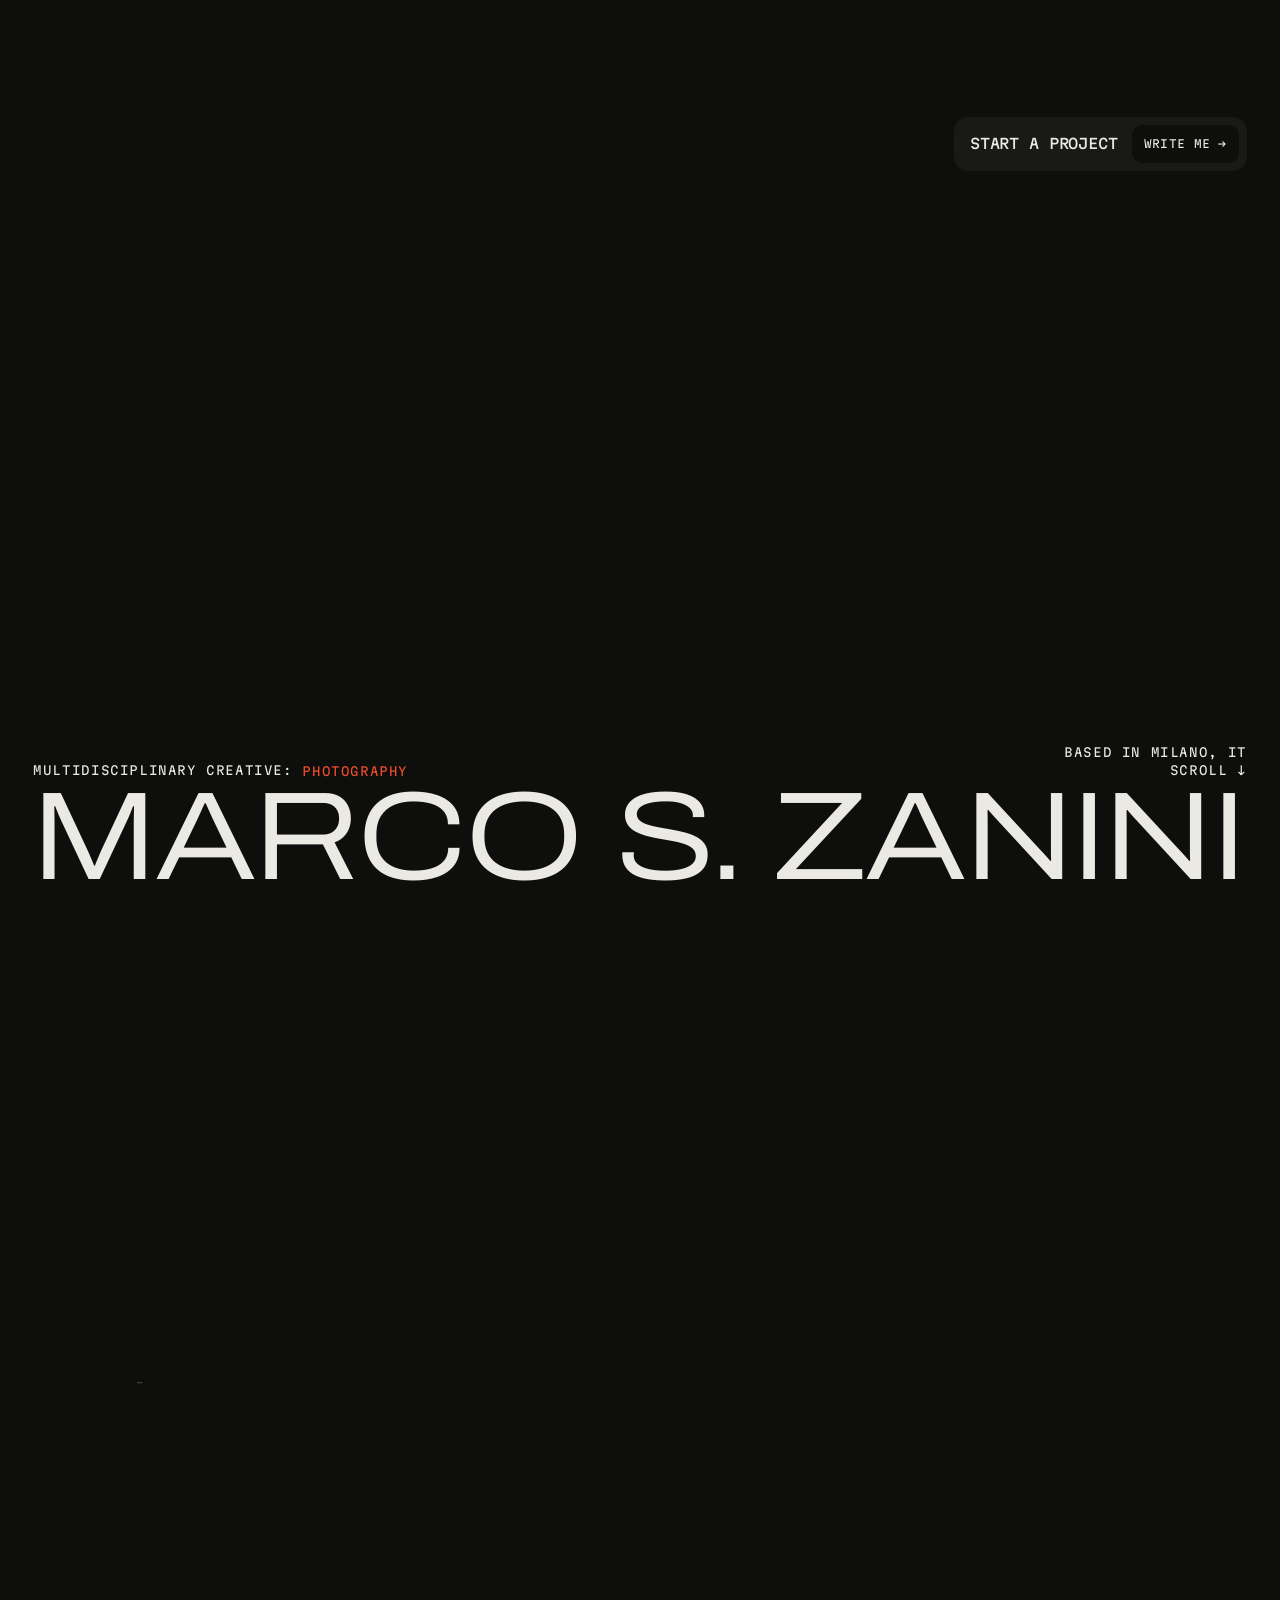
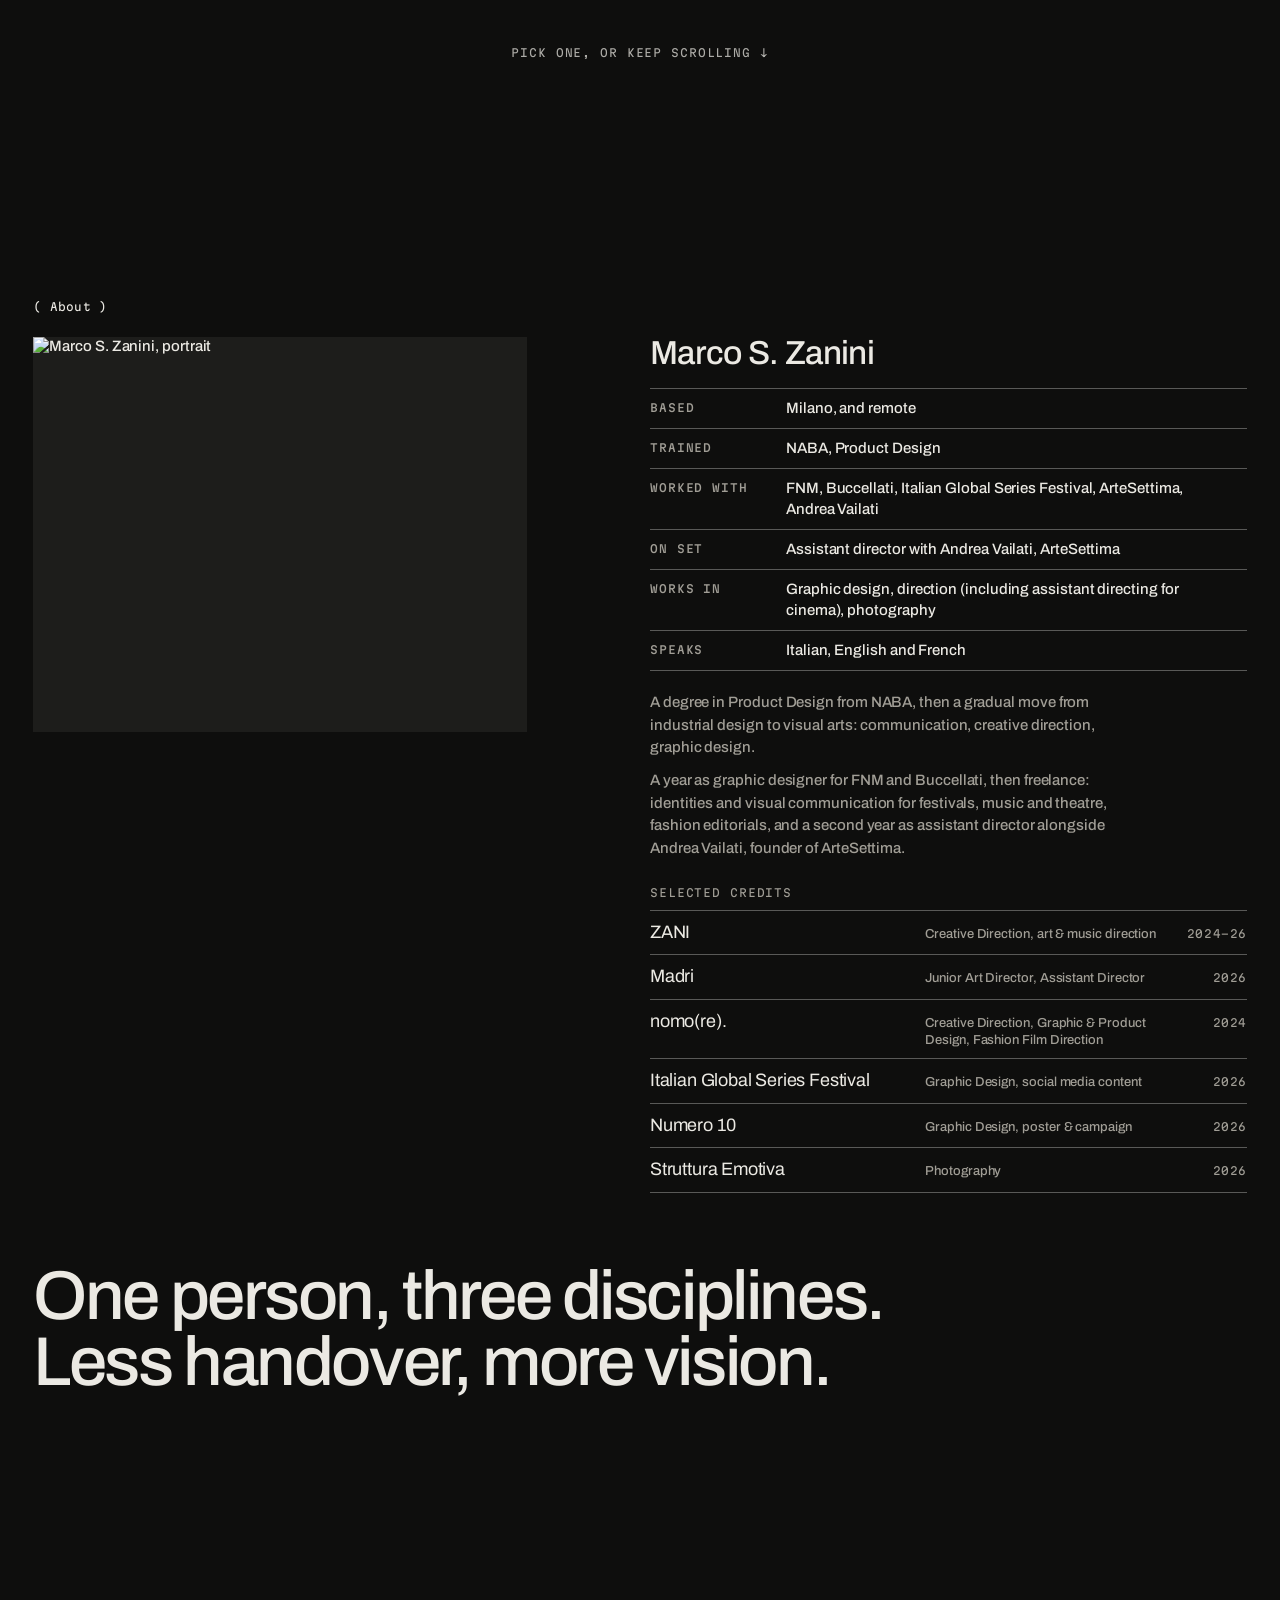
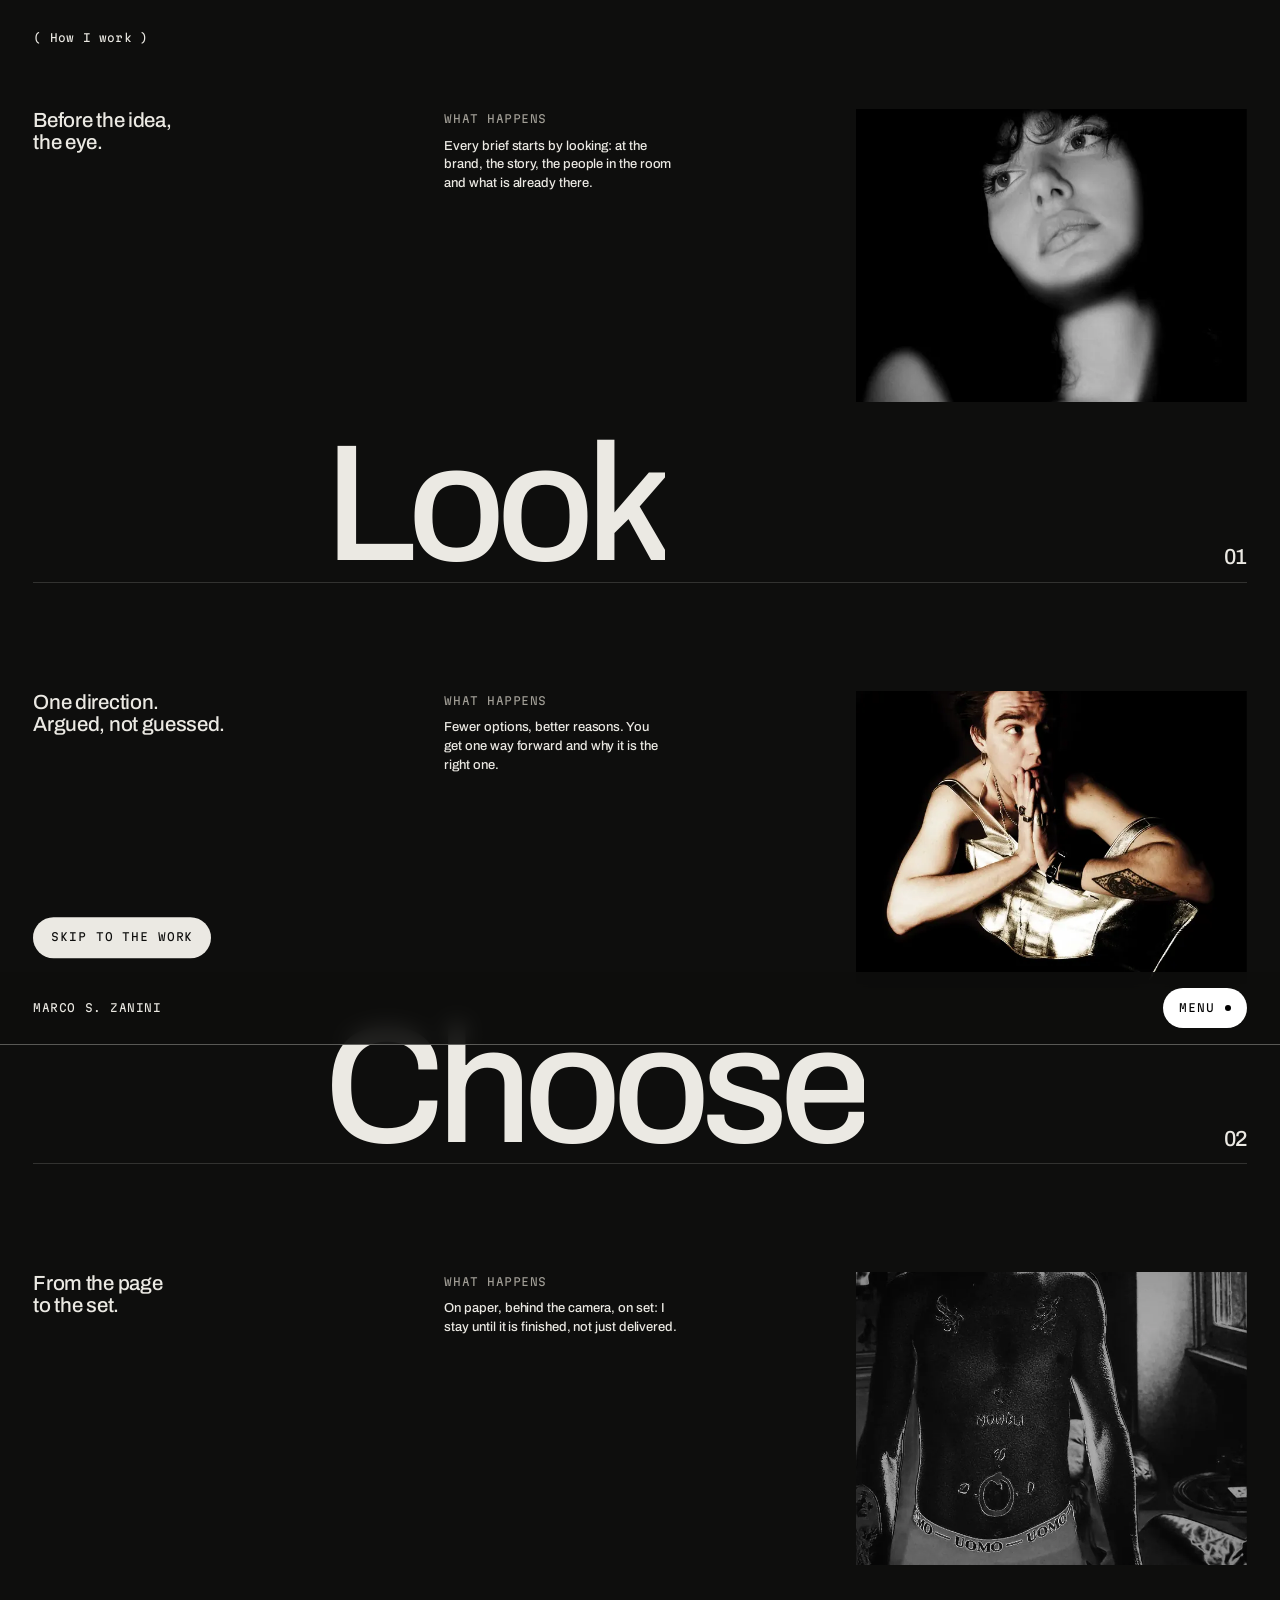
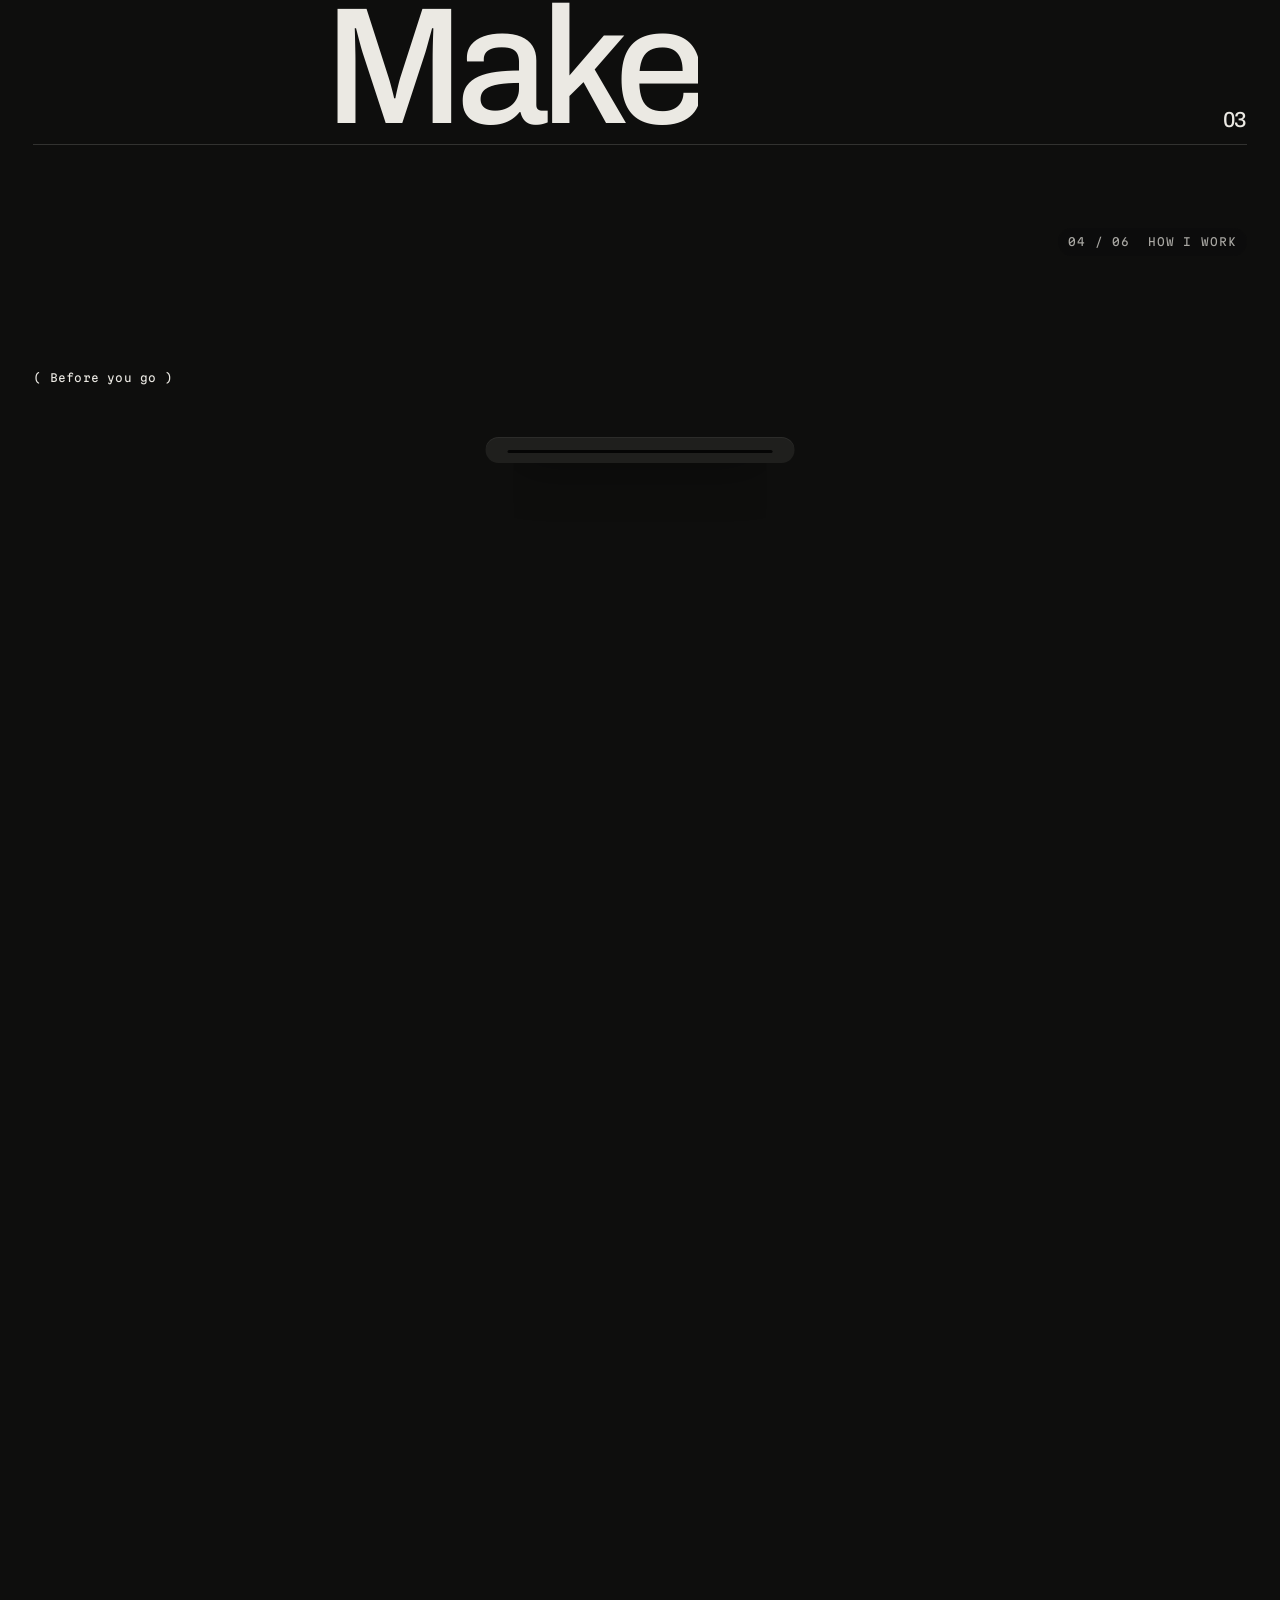
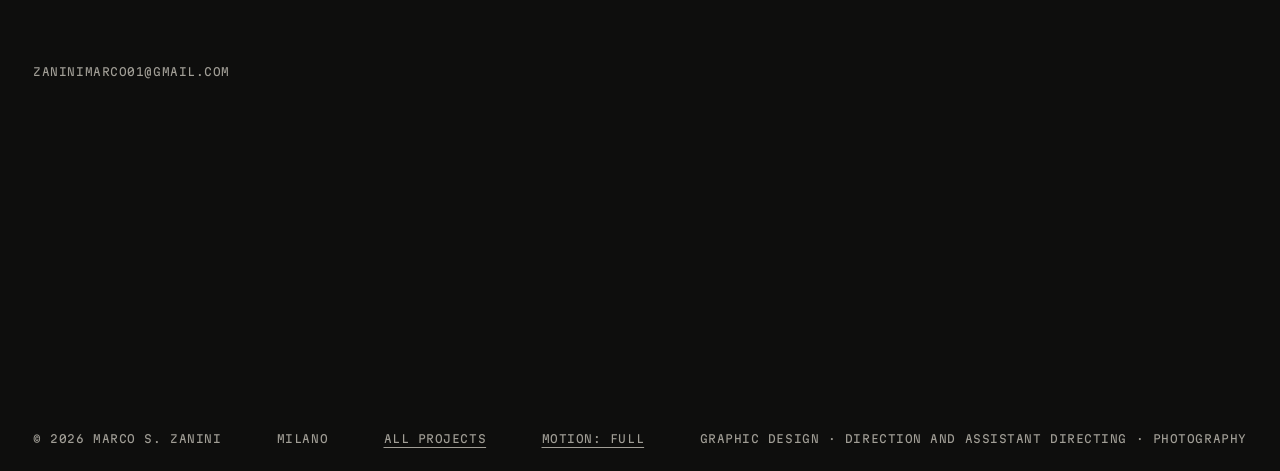
==== commit 37bf01af: "Add files via upload" ====
--- a/index.html
+++ b/index.html
@@ -8,8 +8,8 @@
 <meta property="og:type" content="website">
 <meta property="og:title" content="Marco S. Zanini — Multidisciplinary creative, Milano">
 <meta property="og:description" content="Graphic design, direction, assistant directing and photography. Available now, Milano and remote.">
-<meta property="og:url" content="https://marcoszanini.github.io/">
-<meta property="og:image" content="https://marcoszanini.github.io/img/og.jpg">
+<meta property="og:url" content="https://emmezzeta.github.io/">
+<meta property="og:image" content="https://emmezzeta.github.io/img/og.jpg">
 <meta property="og:image:width" content="1200"><meta property="og:image:height" content="630">
 <meta name="twitter:card" content="summary_large_image">
 <meta name="theme-color" content="#0e0e0d">
